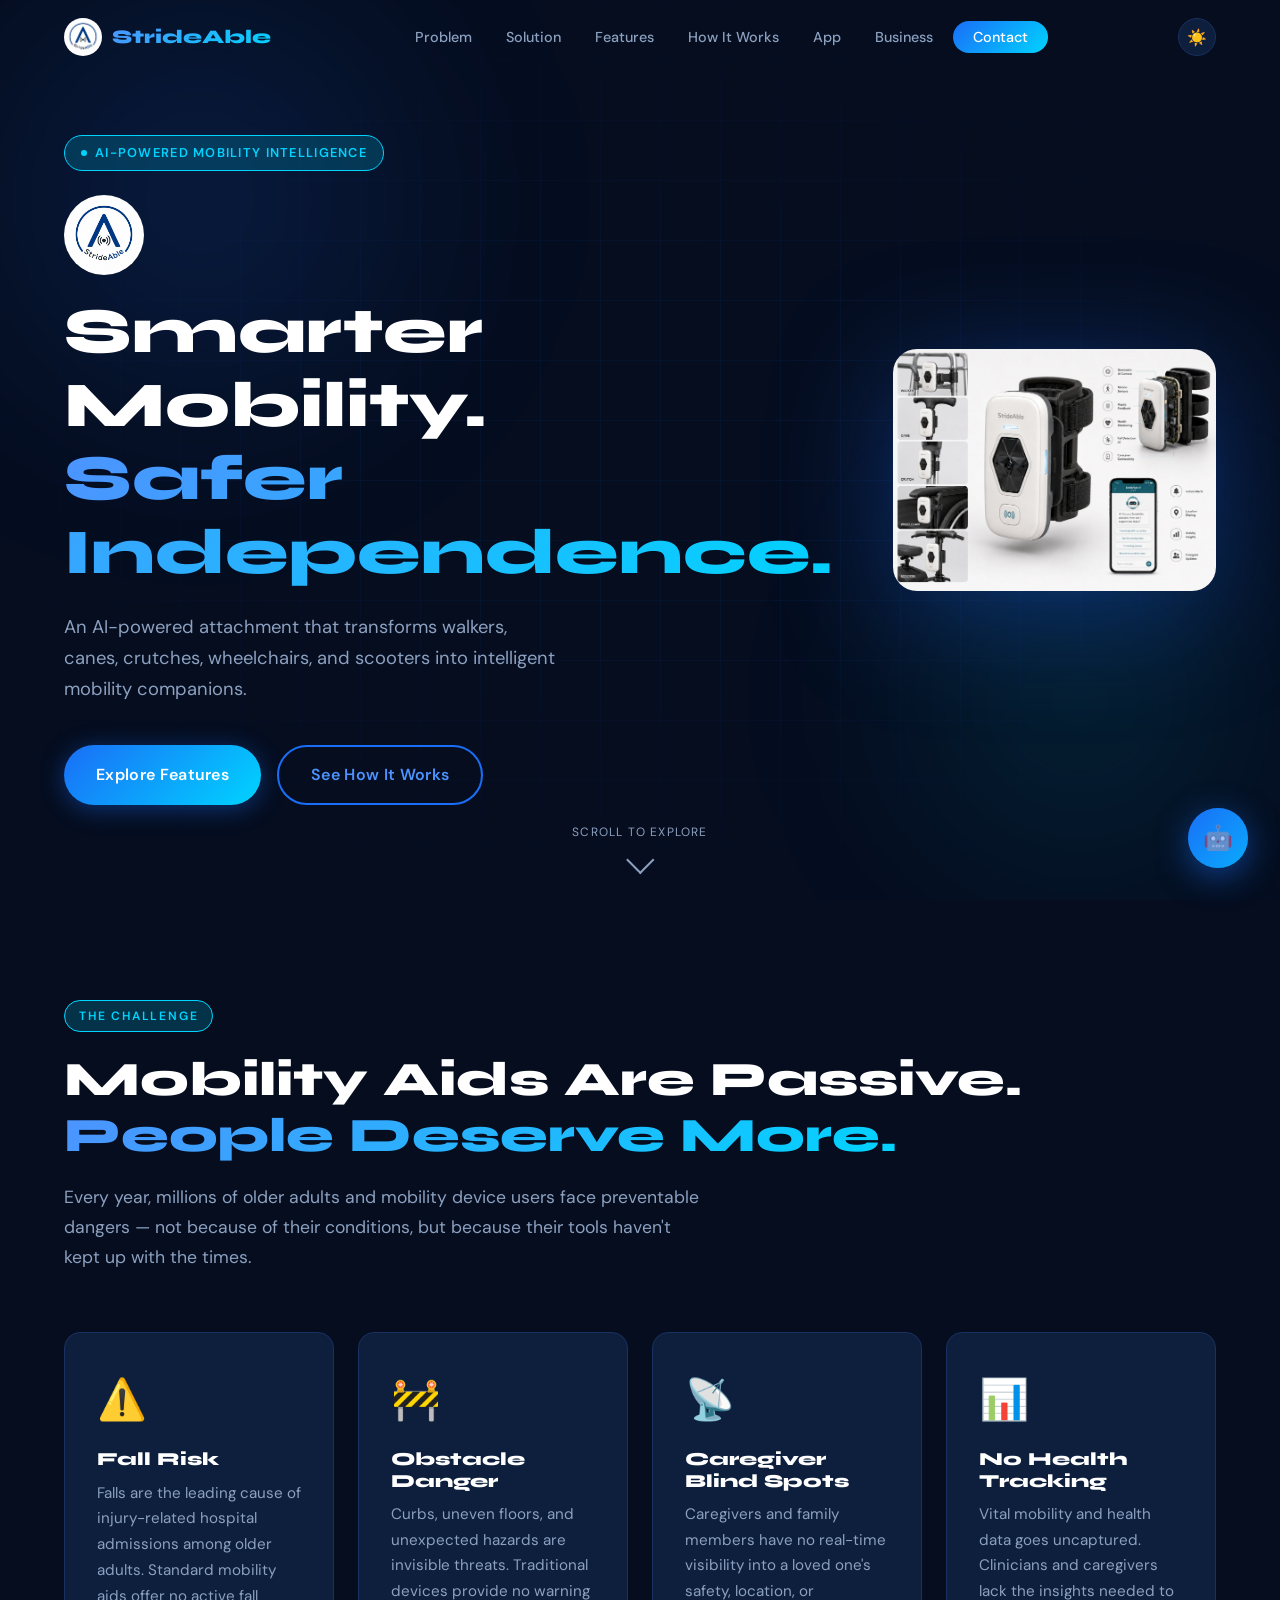
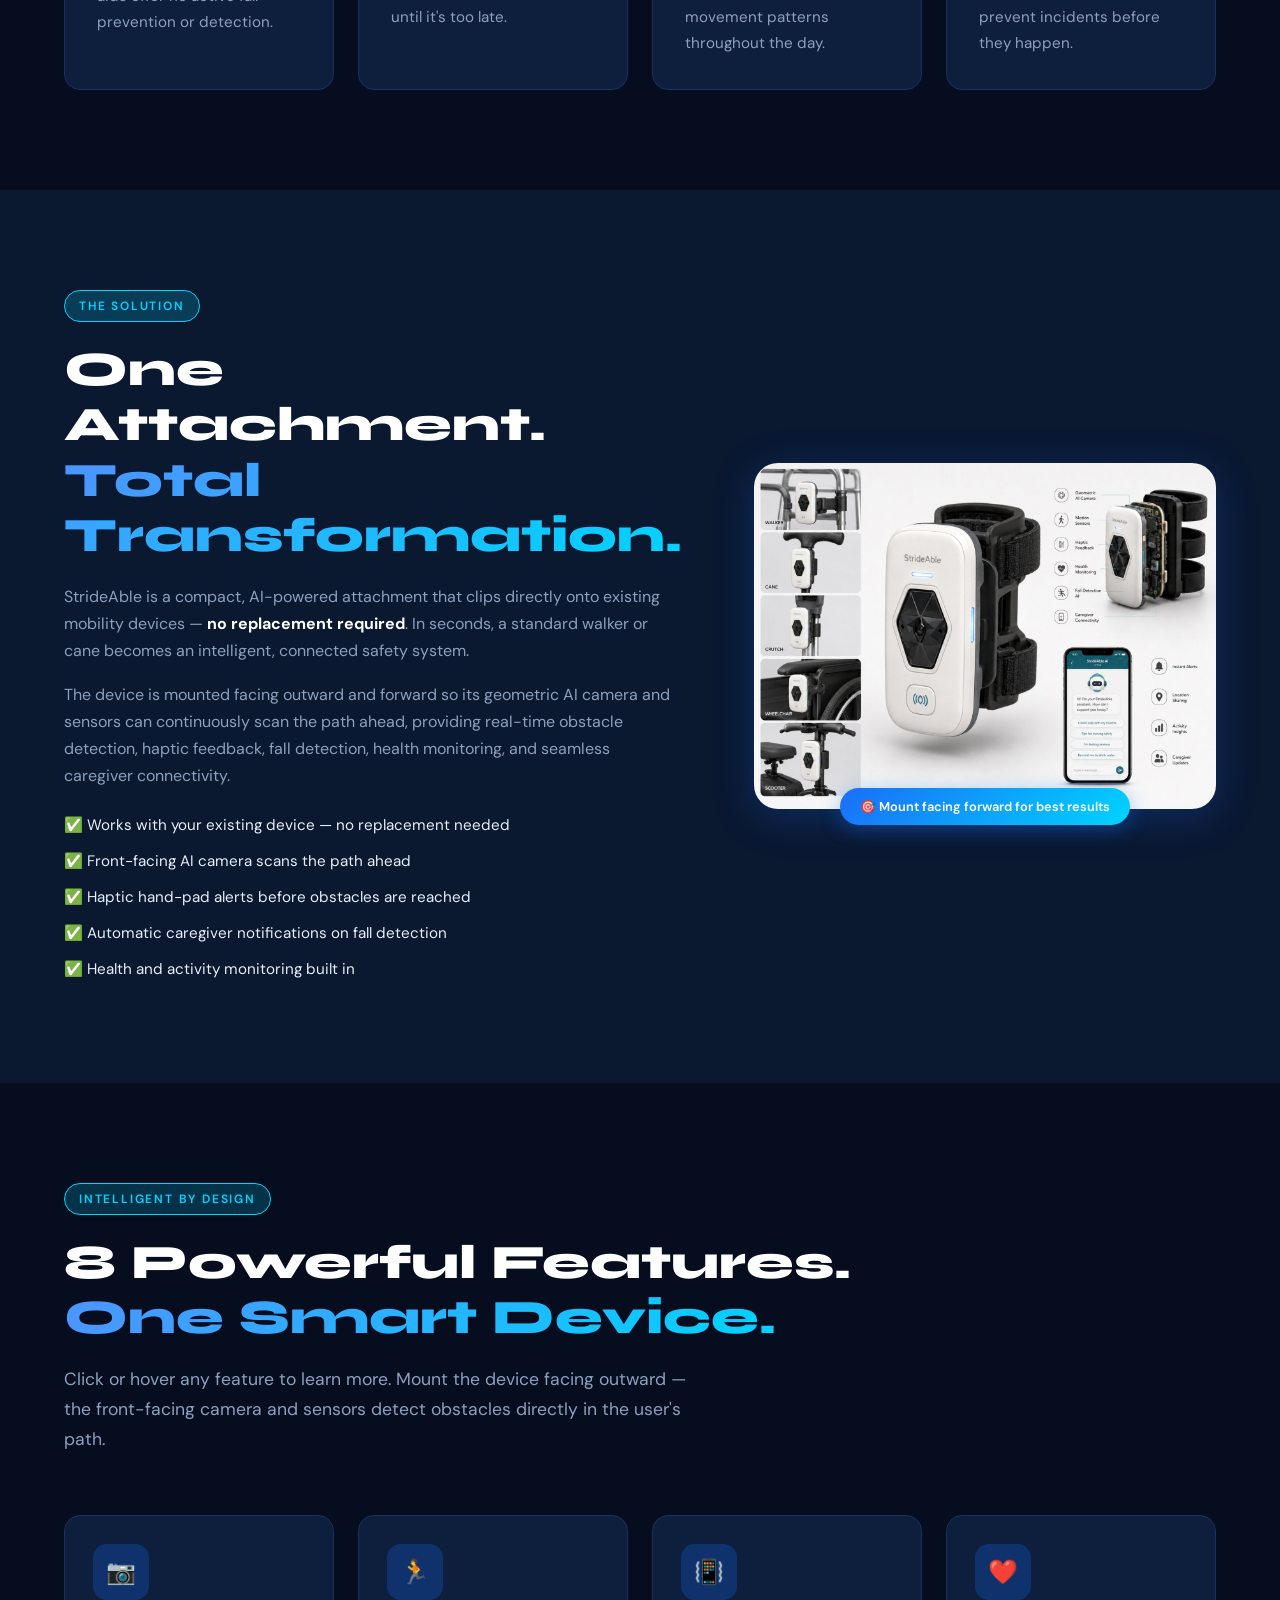
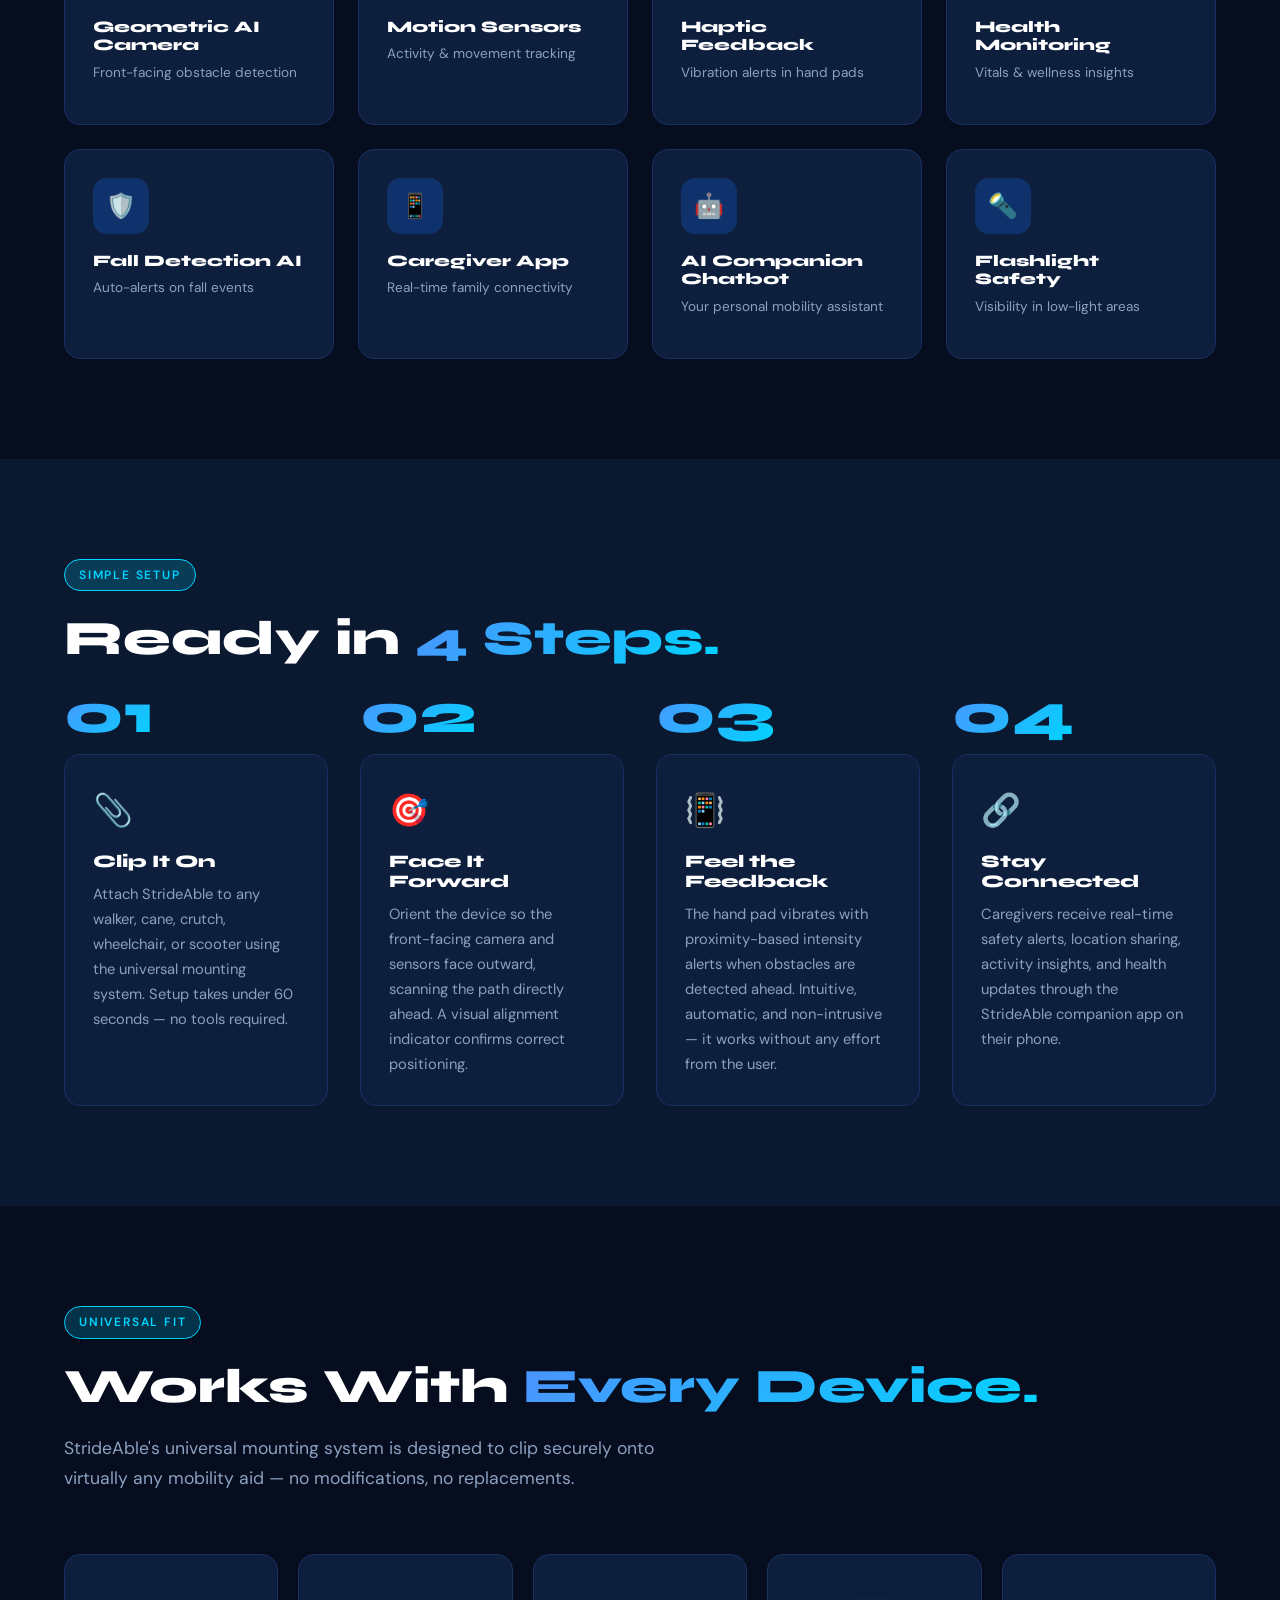
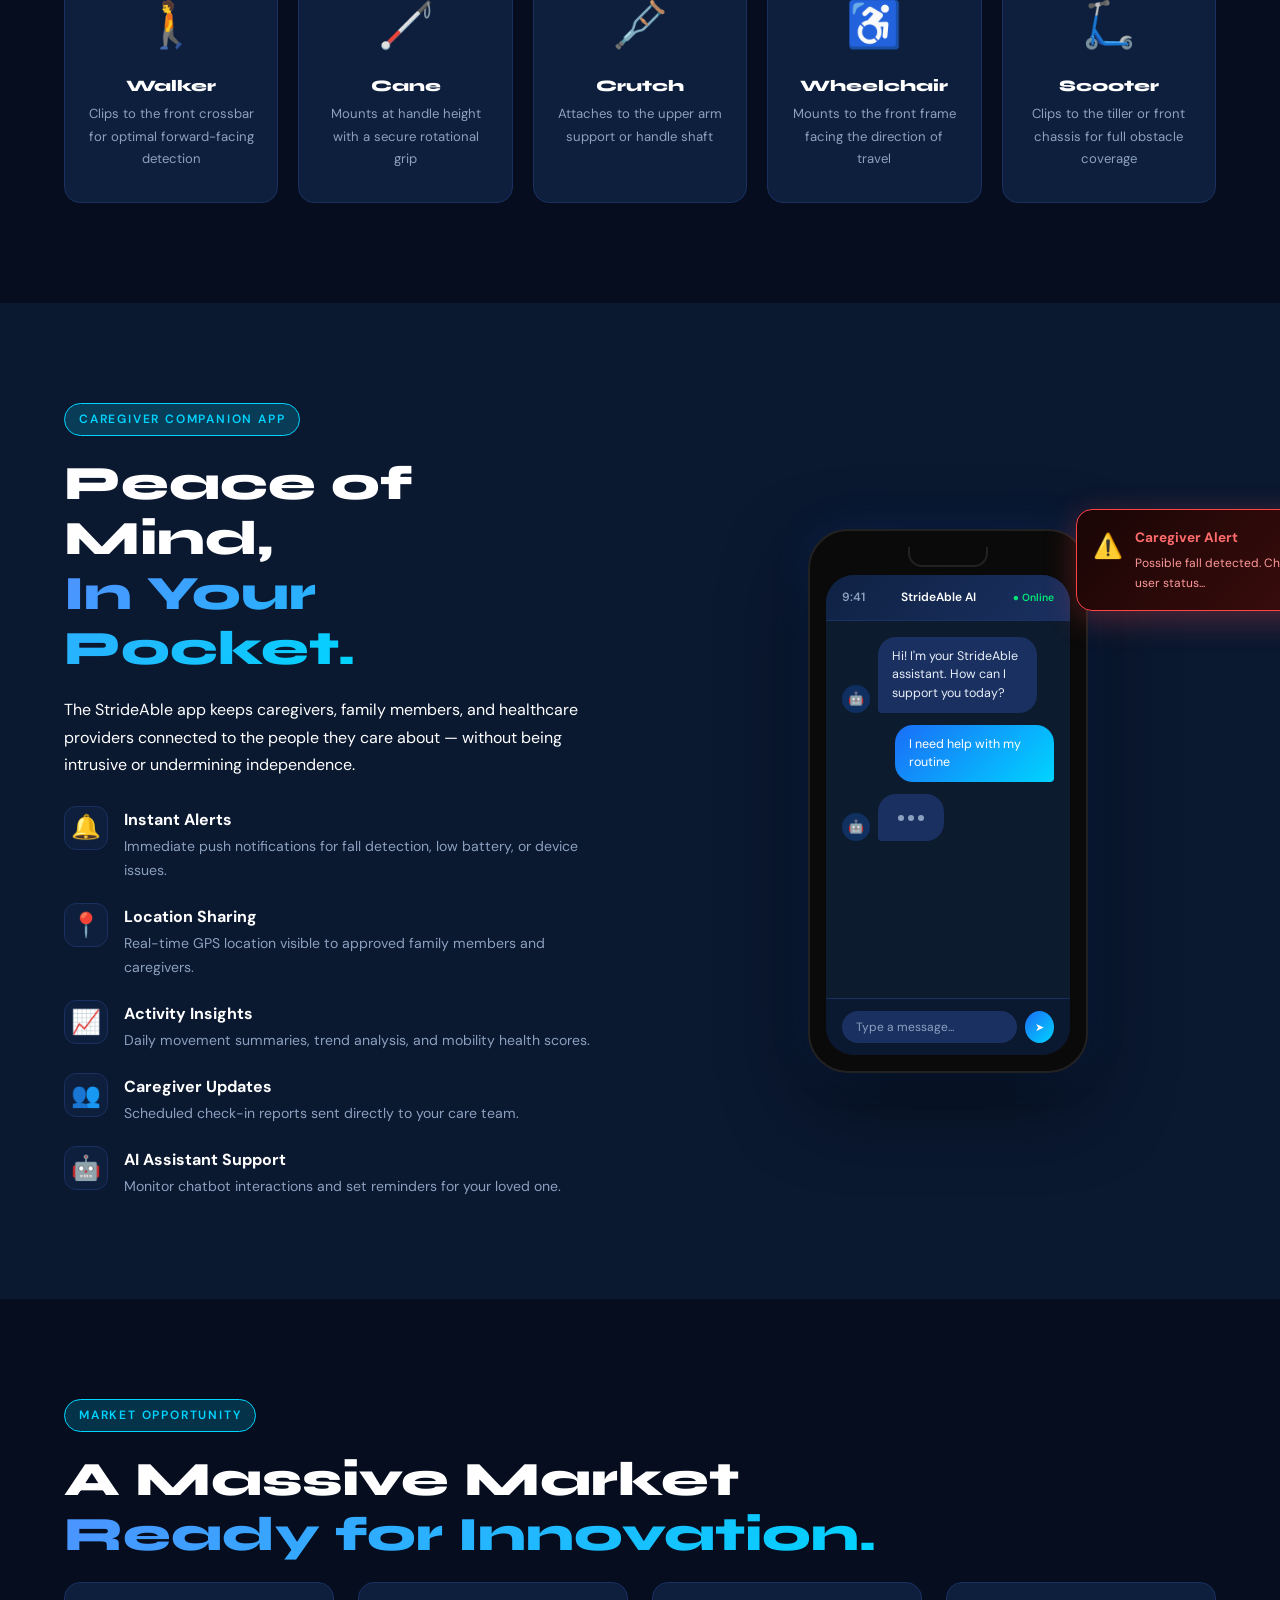
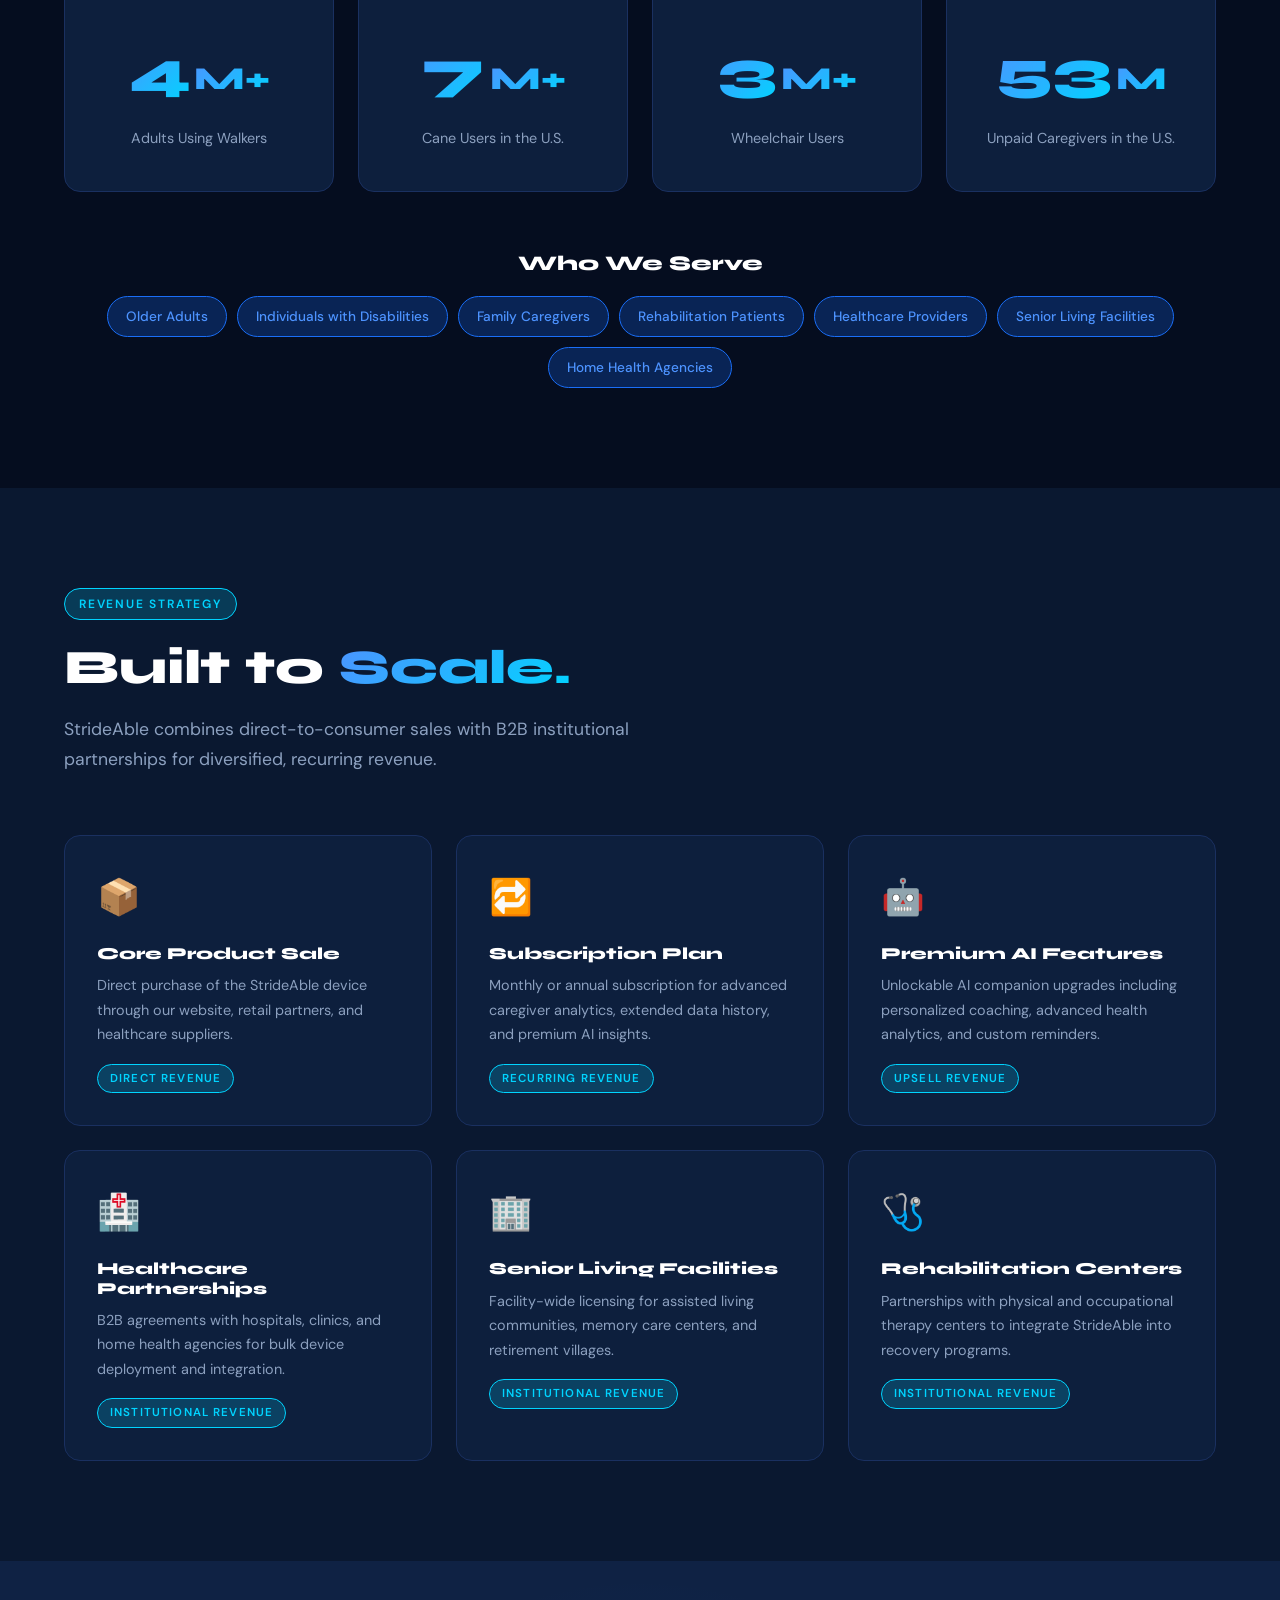
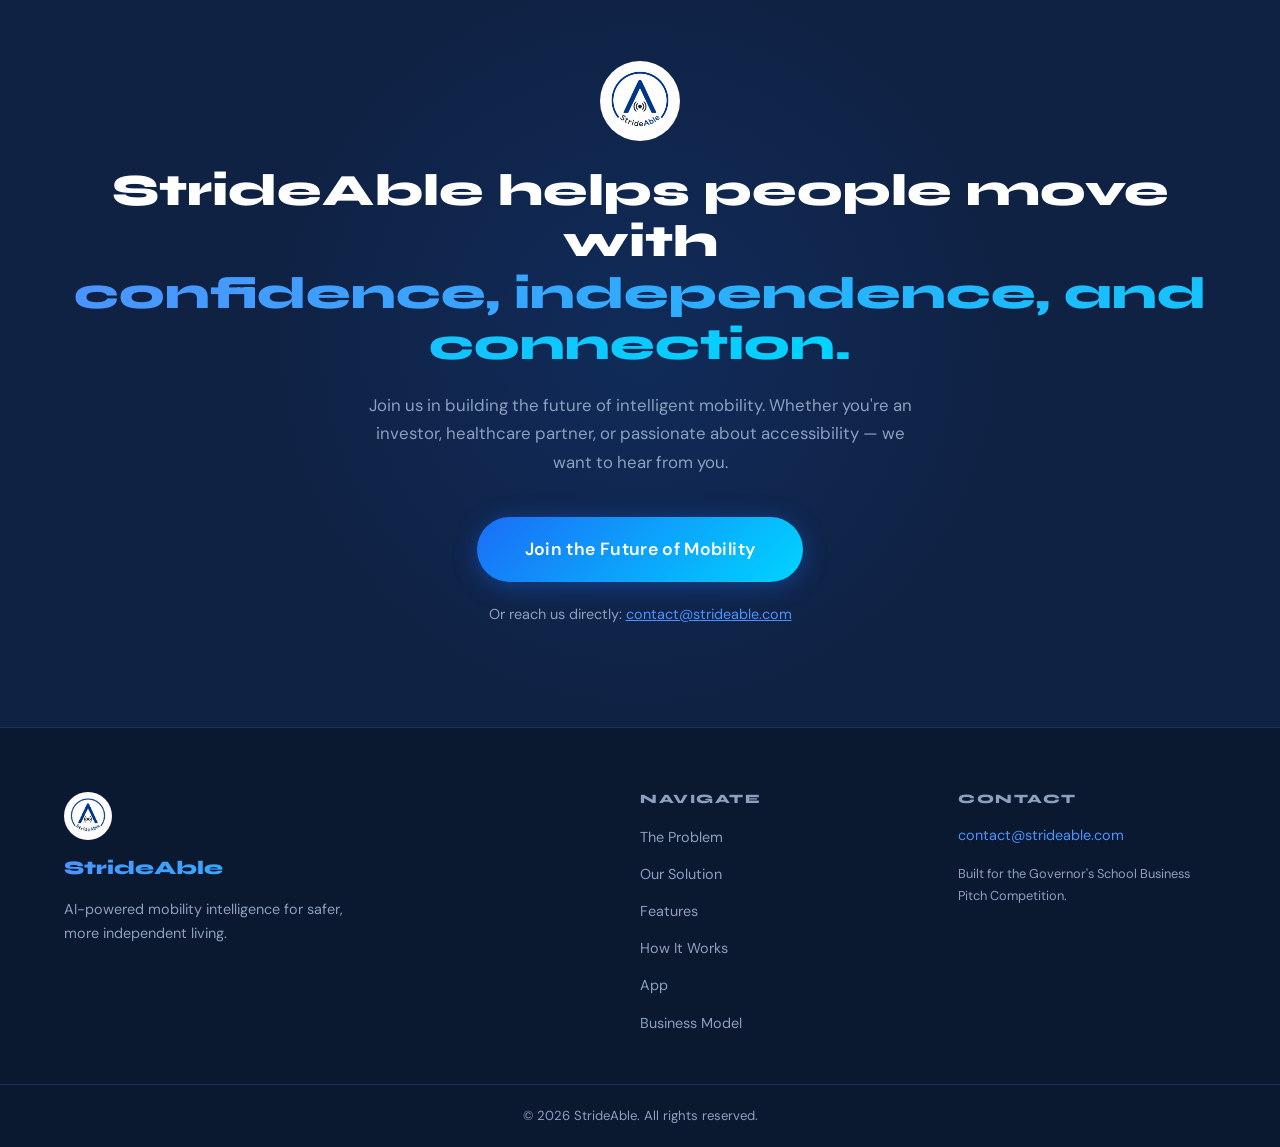
==== index.html @ 86ce9b02 "Add files via upload" ====
<!DOCTYPE html>
<html lang="en">
<head>
  <meta charset="UTF-8" />
  <meta name="viewport" content="width=device-width, initial-scale=1.0" />
  <title>StrideAble — Smarter Mobility. Safer Independence.</title>
  <meta name="description" content="StrideAble is an AI-powered attachment that transforms walkers, canes, crutches, wheelchairs, and scooters into intelligent mobility companions." />
  <link rel="preconnect" href="https://fonts.googleapis.com" />
  <link rel="preconnect" href="https://fonts.gstatic.com" crossorigin />
  <link href="https://fonts.googleapis.com/css2?family=Syne:wght@400;600;700;800&family=DM+Sans:wght@300;400;500;600&display=swap" rel="stylesheet" />
  <link rel="stylesheet" href="css/style.css" />
</head>
<body data-theme="dark">

  <!-- ======== NAVBAR ======== -->
  <nav class="navbar" id="navbar" role="navigation" aria-label="Main navigation">
    <div class="nav-container">
      <a href="#hero" class="nav-logo" aria-label="StrideAble Home">
        <img src="images/strideable-logo.png" alt="StrideAble Logo" class="nav-logo-img" />
        <span class="nav-logo-text">StrideAble</span>
      </a>
      <ul class="nav-links" id="navLinks" role="list">
        <li><a href="#problem">Problem</a></li>
        <li><a href="#solution">Solution</a></li>
        <li><a href="#features">Features</a></li>
        <li><a href="#how-it-works">How It Works</a></li>
        <li><a href="#app">App</a></li>
        <li><a href="#business">Business</a></li>
        <li><a href="#contact" class="nav-cta">Contact</a></li>
      </ul>
      <div class="nav-right">
        <button class="theme-toggle" id="themeToggle" aria-label="Toggle dark/light mode">
          <span class="theme-icon">☀️</span>
        </button>
        <button class="hamburger" id="hamburger" aria-label="Open menu" aria-expanded="false">
          <span></span><span></span><span></span>
        </button>
      </div>
    </div>
  </nav>

  <!-- ======== HERO ======== -->
  <section class="hero" id="hero">
    <div class="hero-bg-grid"></div>
    <div class="hero-orb hero-orb-1"></div>
    <div class="hero-orb hero-orb-2"></div>
    <div class="hero-container">
      <div class="hero-content fade-in">
        <div class="hero-badge">
          <span class="badge-dot"></span>
          AI-Powered Mobility Intelligence
        </div>
        <img src="images/strideable-logo.png" alt="StrideAble" class="hero-logo" />
        <h1 class="hero-headline">
          Smarter Mobility.<br />
          <span class="gradient-text">Safer Independence.</span>
        </h1>
        <p class="hero-tagline">
          An AI-powered attachment that transforms walkers, canes, crutches, wheelchairs, and scooters into intelligent mobility companions.
        </p>
        <div class="hero-cta-group">
          <a href="#features" class="btn btn-primary">Explore Features</a>
          <a href="#how-it-works" class="btn btn-outline">See How It Works</a>
        </div>
      </div>
      <div class="hero-visual fade-in-delay">
        <div class="hero-image-wrap float-anim">
          <img src="images/strideable-model.png" alt="StrideAble device shown clipped onto a walker, cane, crutch, wheelchair, and scooter with AI companion app" class="hero-model-img" />
          <div class="hero-glow"></div>
        </div>
      </div>
    </div>
    <div class="hero-scroll-hint">
      <span>Scroll to explore</span>
      <div class="scroll-arrow"></div>
    </div>
  </section>

  <!-- ======== PROBLEM ======== -->
  <section class="section" id="problem">
    <div class="container">
      <div class="section-label reveal">The Challenge</div>
      <h2 class="section-title reveal">Mobility Aids Are Passive.<br /><span class="gradient-text">People Deserve More.</span></h2>
      <p class="section-subtitle reveal">Every year, millions of older adults and mobility device users face preventable dangers — not because of their conditions, but because their tools haven't kept up with the times.</p>
      <div class="problem-grid">
        <div class="problem-card reveal">
          <div class="problem-icon">⚠️</div>
          <h3>Fall Risk</h3>
          <p>Falls are the leading cause of injury-related hospital admissions among older adults. Standard mobility aids offer no active fall prevention or detection.</p>
        </div>
        <div class="problem-card reveal">
          <div class="problem-icon">🚧</div>
          <h3>Obstacle Danger</h3>
          <p>Curbs, uneven floors, and unexpected hazards are invisible threats. Traditional devices provide no warning until it's too late.</p>
        </div>
        <div class="problem-card reveal">
          <div class="problem-icon">📡</div>
          <h3>Caregiver Blind Spots</h3>
          <p>Caregivers and family members have no real-time visibility into a loved one's safety, location, or movement patterns throughout the day.</p>
        </div>
        <div class="problem-card reveal">
          <div class="problem-icon">📊</div>
          <h3>No Health Tracking</h3>
          <p>Vital mobility and health data goes uncaptured. Clinicians and caregivers lack the insights needed to prevent incidents before they happen.</p>
        </div>
      </div>
    </div>
  </section>

  <!-- ======== SOLUTION ======== -->
  <section class="section section-alt" id="solution">
    <div class="container">
      <div class="solution-split">
        <div class="solution-text reveal">
          <div class="section-label">The Solution</div>
          <h2 class="section-title">One Attachment.<br /><span class="gradient-text">Total Transformation.</span></h2>
          <p>StrideAble is a compact, AI-powered attachment that clips directly onto existing mobility devices — <strong>no replacement required</strong>. In seconds, a standard walker or cane becomes an intelligent, connected safety system.</p>
          <p>The device is mounted facing outward and forward so its geometric AI camera and sensors can continuously scan the path ahead, providing real-time obstacle detection, haptic feedback, fall detection, health monitoring, and seamless caregiver connectivity.</p>
          <ul class="solution-checklist">
            <li>✅ Works with your existing device — no replacement needed</li>
            <li>✅ Front-facing AI camera scans the path ahead</li>
            <li>✅ Haptic hand-pad alerts before obstacles are reached</li>
            <li>✅ Automatic caregiver notifications on fall detection</li>
            <li>✅ Health and activity monitoring built in</li>
          </ul>
        </div>
        <div class="solution-image reveal">
          <img src="images/strideable-model.png" alt="StrideAble device overview showing camera, sensors, and companion app" />
          <div class="solution-img-badge">
            <span>🎯</span> Mount facing forward for best results
          </div>
        </div>
      </div>
    </div>
  </section>

  <!-- ======== FEATURES ======== -->
  <section class="section" id="features">
    <div class="container">
      <div class="section-label reveal">Intelligent By Design</div>
      <h2 class="section-title reveal">8 Powerful Features.<br /><span class="gradient-text">One Smart Device.</span></h2>
      <p class="section-subtitle reveal">Click or hover any feature to learn more. Mount the device facing outward — the front-facing camera and sensors detect obstacles directly in the user's path.</p>
      <div class="features-grid">
        <div class="feature-card reveal" tabindex="0" aria-label="Geometric AI Camera feature">
          <div class="feature-icon-wrap">
            <span class="feature-icon">📷</span>
          </div>
          <h3>Geometric AI Camera</h3>
          <p class="feature-short">Front-facing obstacle detection</p>
          <div class="feature-detail">
            <p>The hexagonal AI camera mounts forward-facing to continuously scan the path ahead. Using geometric depth analysis, it identifies obstacles, steps, and hazards before the user reaches them — providing split-second warnings.</p>
          </div>
        </div>
        <div class="feature-card reveal" tabindex="0">
          <div class="feature-icon-wrap">
            <span class="feature-icon">🏃</span>
          </div>
          <h3>Motion Sensors</h3>
          <p class="feature-short">Activity & movement tracking</p>
          <div class="feature-detail">
            <p>High-precision accelerometers and gyroscopes track gait patterns, step frequency, and overall mobility trends. Data is used to detect anomalies, measure recovery progress, and flag concerning changes in movement.</p>
          </div>
        </div>
        <div class="feature-card reveal" tabindex="0">
          <div class="feature-icon-wrap">
            <span class="feature-icon">📳</span>
          </div>
          <h3>Haptic Feedback</h3>
          <p class="feature-short">Vibration alerts in hand pads</p>
          <div class="feature-detail">
            <p>When an obstacle is detected ahead, the device transmits a gentle vibration through the hand grip pads. Alert intensity scales with proximity — a subtle nudge at 6 feet, a firm pulse at 2 feet — giving the user time to react safely.</p>
          </div>
        </div>
        <div class="feature-card reveal" tabindex="0">
          <div class="feature-icon-wrap">
            <span class="feature-icon">❤️</span>
          </div>
          <h3>Health Monitoring</h3>
          <p class="feature-short">Vitals & wellness insights</p>
          <div class="feature-detail">
            <p>Continuous monitoring of activity levels, rest periods, and mobility metrics builds a longitudinal health picture. Trends are shared with the caregiver app and can be exported for medical consultations.</p>
          </div>
        </div>
        <div class="feature-card reveal" tabindex="0">
          <div class="feature-icon-wrap">
            <span class="feature-icon">🛡️</span>
          </div>
          <h3>Fall Detection AI</h3>
          <p class="feature-short">Auto-alerts on fall events</p>
          <div class="feature-detail">
            <p>Proprietary AI models analyze motion data in real time. When a potential fall is detected, StrideAble immediately notifies connected caregivers via the app, providing time-stamped location data and event details.</p>
          </div>
        </div>
        <div class="feature-card reveal" tabindex="0">
          <div class="feature-icon-wrap">
            <span class="feature-icon">📱</span>
          </div>
          <h3>Caregiver App</h3>
          <p class="feature-short">Real-time family connectivity</p>
          <div class="feature-detail">
            <p>The StrideAble companion app gives caregivers and family members instant visibility into location, activity levels, health insights, and safety alerts — maintaining connection without compromising the user's independence.</p>
          </div>
        </div>
        <div class="feature-card reveal" tabindex="0">
          <div class="feature-icon-wrap">
            <span class="feature-icon">🤖</span>
          </div>
          <h3>AI Companion Chatbot</h3>
          <p class="feature-short">Your personal mobility assistant</p>
          <div class="feature-detail">
            <p>The onboard AI assistant offers medication reminders, gentle encouragement, answers to health questions, and compassionate check-ins. It learns user preferences over time to provide increasingly personalized support.</p>
          </div>
        </div>
        <div class="feature-card reveal" tabindex="0">
          <div class="feature-icon-wrap">
            <span class="feature-icon">🔦</span>
          </div>
          <h3>Flashlight Safety</h3>
          <p class="feature-short">Visibility in low-light areas</p>
          <div class="feature-detail">
            <p>An integrated LED system activates automatically in low-light environments, illuminating the path ahead and making the user more visible to others. Ideal for evening walks, dimly lit hallways, and nighttime emergencies.</p>
          </div>
        </div>
      </div>
    </div>
  </section>

  <!-- ======== HOW IT WORKS ======== -->
  <section class="section section-alt" id="how-it-works">
    <div class="container">
      <div class="section-label reveal">Simple Setup</div>
      <h2 class="section-title reveal">Ready in <span class="gradient-text">4 Steps.</span></h2>
      <div class="timeline">
        <div class="timeline-step reveal">
          <div class="timeline-num">01</div>
          <div class="timeline-content">
            <div class="timeline-icon">📎</div>
            <h3>Clip It On</h3>
            <p>Attach StrideAble to any walker, cane, crutch, wheelchair, or scooter using the universal mounting system. Setup takes under 60 seconds — no tools required.</p>
          </div>
        </div>
        <div class="timeline-step reveal">
          <div class="timeline-num">02</div>
          <div class="timeline-content">
            <div class="timeline-icon">🎯</div>
            <h3>Face It Forward</h3>
            <p>Orient the device so the front-facing camera and sensors face outward, scanning the path directly ahead. A visual alignment indicator confirms correct positioning.</p>
          </div>
        </div>
        <div class="timeline-step reveal">
          <div class="timeline-num">03</div>
          <div class="timeline-content">
            <div class="timeline-icon">📳</div>
            <h3>Feel the Feedback</h3>
            <p>The hand pad vibrates with proximity-based intensity alerts when obstacles are detected ahead. Intuitive, automatic, and non-intrusive — it works without any effort from the user.</p>
          </div>
        </div>
        <div class="timeline-step reveal">
          <div class="timeline-num">04</div>
          <div class="timeline-content">
            <div class="timeline-icon">🔗</div>
            <h3>Stay Connected</h3>
            <p>Caregivers receive real-time safety alerts, location sharing, activity insights, and health updates through the StrideAble companion app on their phone.</p>
          </div>
        </div>
      </div>
    </div>
  </section>

  <!-- ======== DEVICE COMPATIBILITY ======== -->
  <section class="section" id="devices">
    <div class="container">
      <div class="section-label reveal">Universal Fit</div>
      <h2 class="section-title reveal">Works With <span class="gradient-text">Every Device.</span></h2>
      <p class="section-subtitle reveal">StrideAble's universal mounting system is designed to clip securely onto virtually any mobility aid — no modifications, no replacements.</p>
      <div class="devices-grid">
        <div class="device-card reveal">
          <div class="device-icon">🚶</div>
          <h3>Walker</h3>
          <p>Clips to the front crossbar for optimal forward-facing detection</p>
        </div>
        <div class="device-card reveal">
          <div class="device-icon">🦯</div>
          <h3>Cane</h3>
          <p>Mounts at handle height with a secure rotational grip</p>
        </div>
        <div class="device-card reveal">
          <div class="device-icon">🩼</div>
          <h3>Crutch</h3>
          <p>Attaches to the upper arm support or handle shaft</p>
        </div>
        <div class="device-card reveal">
          <div class="device-icon">♿</div>
          <h3>Wheelchair</h3>
          <p>Mounts to the front frame facing the direction of travel</p>
        </div>
        <div class="device-card reveal">
          <div class="device-icon">🛴</div>
          <h3>Scooter</h3>
          <p>Clips to the tiller or front chassis for full obstacle coverage</p>
        </div>
      </div>
    </div>
  </section>

  <!-- ======== APP SECTION ======== -->
  <section class="section section-alt" id="app">
    <div class="container">
      <div class="app-split">
        <div class="app-text reveal">
          <div class="section-label">Caregiver Companion App</div>
          <h2 class="section-title">Peace of Mind,<br /><span class="gradient-text">In Your Pocket.</span></h2>
          <p>The StrideAble app keeps caregivers, family members, and healthcare providers connected to the people they care about — without being intrusive or undermining independence.</p>
          <ul class="app-features-list">
            <li>
              <span class="app-feat-icon">🔔</span>
              <div>
                <strong>Instant Alerts</strong>
                <p>Immediate push notifications for fall detection, low battery, or device issues.</p>
              </div>
            </li>
            <li>
              <span class="app-feat-icon">📍</span>
              <div>
                <strong>Location Sharing</strong>
                <p>Real-time GPS location visible to approved family members and caregivers.</p>
              </div>
            </li>
            <li>
              <span class="app-feat-icon">📈</span>
              <div>
                <strong>Activity Insights</strong>
                <p>Daily movement summaries, trend analysis, and mobility health scores.</p>
              </div>
            </li>
            <li>
              <span class="app-feat-icon">👥</span>
              <div>
                <strong>Caregiver Updates</strong>
                <p>Scheduled check-in reports sent directly to your care team.</p>
              </div>
            </li>
            <li>
              <span class="app-feat-icon">🤖</span>
              <div>
                <strong>AI Assistant Support</strong>
                <p>Monitor chatbot interactions and set reminders for your loved one.</p>
              </div>
            </li>
          </ul>
        </div>
        <div class="app-phone reveal">
          <div class="phone-mockup">
            <div class="phone-screen">
              <div class="phone-header">
                <div class="phone-status">9:41</div>
                <span>StrideAble AI</span>
                <span class="online-dot">● Online</span>
              </div>
              <div class="chat-messages" id="chatMessages">
                <div class="chat-msg ai">
                  <div class="chat-avatar">🤖</div>
                  <div class="chat-bubble">Hi! I'm your StrideAble assistant. How can I support you today?</div>
                </div>
                <div class="chat-msg user">
                  <div class="chat-bubble">I need help with my routine</div>
                </div>
                <div class="chat-msg ai typing" id="typingIndicator">
                  <div class="chat-avatar">🤖</div>
                  <div class="chat-bubble"><span class="dot"></span><span class="dot"></span><span class="dot"></span></div>
                </div>
              </div>
              <div class="phone-input-bar">
                <input type="text" placeholder="Type a message..." id="phoneInput" aria-label="Message input" />
                <button class="phone-send" id="phoneSend" aria-label="Send message">➤</button>
              </div>
            </div>
          </div>
          <!-- Live alert popup -->
          <div class="alert-popup" id="alertPopup" role="alert" aria-live="assertive">
            <div class="alert-icon">⚠️</div>
            <div class="alert-body">
              <strong>Caregiver Alert</strong>
              <p>Possible fall detected. Checking user status...</p>
            </div>
            <button class="alert-close" id="alertClose" aria-label="Dismiss alert">✕</button>
          </div>
        </div>
      </div>
    </div>
  </section>

  <!-- ======== MARKET OPPORTUNITY ======== -->
  <section class="section" id="market">
    <div class="container">
      <div class="section-label reveal">Market Opportunity</div>
      <h2 class="section-title reveal">A Massive Market<br /><span class="gradient-text">Ready for Innovation.</span></h2>
      <div class="stats-grid">
        <div class="stat-card reveal">
          <div class="stat-number" data-target="4">0</div>
          <div class="stat-suffix">M+</div>
          <div class="stat-label">Adults Using Walkers</div>
        </div>
        <div class="stat-card reveal">
          <div class="stat-number" data-target="7">0</div>
          <div class="stat-suffix">M+</div>
          <div class="stat-label">Cane Users in the U.S.</div>
        </div>
        <div class="stat-card reveal">
          <div class="stat-number" data-target="3">0</div>
          <div class="stat-suffix">M+</div>
          <div class="stat-label">Wheelchair Users</div>
        </div>
        <div class="stat-card reveal">
          <div class="stat-number" data-target="53">0</div>
          <div class="stat-suffix">M</div>
          <div class="stat-label">Unpaid Caregivers in the U.S.</div>
        </div>
      </div>
      <div class="market-segments reveal">
        <h3>Who We Serve</h3>
        <div class="segment-tags">
          <span class="tag">Older Adults</span>
          <span class="tag">Individuals with Disabilities</span>
          <span class="tag">Family Caregivers</span>
          <span class="tag">Rehabilitation Patients</span>
          <span class="tag">Healthcare Providers</span>
          <span class="tag">Senior Living Facilities</span>
          <span class="tag">Home Health Agencies</span>
        </div>
      </div>
    </div>
  </section>

  <!-- ======== BUSINESS MODEL ======== -->
  <section class="section section-alt" id="business">
    <div class="container">
      <div class="section-label reveal">Revenue Strategy</div>
      <h2 class="section-title reveal">Built to <span class="gradient-text">Scale.</span></h2>
      <p class="section-subtitle reveal">StrideAble combines direct-to-consumer sales with B2B institutional partnerships for diversified, recurring revenue.</p>
      <div class="business-grid">
        <div class="business-card reveal">
          <div class="biz-icon">📦</div>
          <h3>Core Product Sale</h3>
          <p>Direct purchase of the StrideAble device through our website, retail partners, and healthcare suppliers.</p>
          <div class="biz-tag">Direct Revenue</div>
        </div>
        <div class="business-card reveal">
          <div class="biz-icon">🔁</div>
          <h3>Subscription Plan</h3>
          <p>Monthly or annual subscription for advanced caregiver analytics, extended data history, and premium AI insights.</p>
          <div class="biz-tag">Recurring Revenue</div>
        </div>
        <div class="business-card reveal">
          <div class="biz-icon">🤖</div>
          <h3>Premium AI Features</h3>
          <p>Unlockable AI companion upgrades including personalized coaching, advanced health analytics, and custom reminders.</p>
          <div class="biz-tag">Upsell Revenue</div>
        </div>
        <div class="business-card reveal">
          <div class="biz-icon">🏥</div>
          <h3>Healthcare Partnerships</h3>
          <p>B2B agreements with hospitals, clinics, and home health agencies for bulk device deployment and integration.</p>
          <div class="biz-tag">Institutional Revenue</div>
        </div>
        <div class="business-card reveal">
          <div class="biz-icon">🏢</div>
          <h3>Senior Living Facilities</h3>
          <p>Facility-wide licensing for assisted living communities, memory care centers, and retirement villages.</p>
          <div class="biz-tag">Institutional Revenue</div>
        </div>
        <div class="business-card reveal">
          <div class="biz-icon">🩺</div>
          <h3>Rehabilitation Centers</h3>
          <p>Partnerships with physical and occupational therapy centers to integrate StrideAble into recovery programs.</p>
          <div class="biz-tag">Institutional Revenue</div>
        </div>
      </div>
    </div>
  </section>

  <!-- ======== FINAL CTA ======== -->
  <section class="section cta-section" id="contact">
    <div class="cta-bg-orb"></div>
    <div class="container cta-container reveal">
      <img src="images/strideable-logo.png" alt="StrideAble" class="cta-logo" />
      <h2 class="cta-headline">StrideAble helps people move with<br /><span class="gradient-text">confidence, independence, and connection.</span></h2>
      <p class="cta-sub">Join us in building the future of intelligent mobility. Whether you're an investor, healthcare partner, or passionate about accessibility — we want to hear from you.</p>
      <a href="mailto:contact@strideable.com" class="btn btn-primary btn-large">Join the Future of Mobility</a>
      <p class="cta-email">Or reach us directly: <a href="mailto:contact@strideable.com">contact@strideable.com</a></p>
    </div>
  </section>

  <!-- ======== FOOTER ======== -->
  <footer class="footer">
    <div class="container footer-inner">
      <div class="footer-brand">
        <img src="images/strideable-logo.png" alt="StrideAble Logo" class="footer-logo" />
        <span class="footer-brand-name">StrideAble</span>
        <p>AI-powered mobility intelligence for safer, more independent living.</p>
      </div>
      <div class="footer-links">
        <h4>Navigate</h4>
        <ul>
          <li><a href="#problem">The Problem</a></li>
          <li><a href="#solution">Our Solution</a></li>
          <li><a href="#features">Features</a></li>
          <li><a href="#how-it-works">How It Works</a></li>
          <li><a href="#app">App</a></li>
          <li><a href="#business">Business Model</a></li>
        </ul>
      </div>
      <div class="footer-contact">
        <h4>Contact</h4>
        <a href="mailto:contact@strideable.com">contact@strideable.com</a>
        <p class="footer-note">Built for the Governor's School Business Pitch Competition.</p>
      </div>
    </div>
    <div class="footer-bottom">
      <p>© 2026 StrideAble. All rights reserved.</p>
    </div>
  </footer>

  <!-- ======== FLOATING AI CHAT BUBBLE ======== -->
  <button class="ai-bubble" id="aiBubble" aria-label="Open AI assistant chat">
    <span class="ai-bubble-icon">🤖</span>
    <span class="ai-bubble-pulse"></span>
  </button>
  <div class="ai-chat-panel" id="aiChatPanel" role="dialog" aria-label="StrideAble AI Assistant" aria-hidden="true">
    <div class="ai-panel-header">
      <span>StrideAble AI Assistant</span>
      <button id="aiPanelClose" aria-label="Close chat">✕</button>
    </div>
    <div class="ai-panel-messages" id="aiPanelMessages">
      <div class="chat-msg ai">
        <div class="chat-avatar">🤖</div>
        <div class="chat-bubble">Hi there! I'm the StrideAble AI. Ask me anything about our product or how it can help you.</div>
      </div>
    </div>
    <div class="ai-panel-input">
      <input type="text" placeholder="Ask about StrideAble..." id="aiInput" aria-label="Ask a question" />
      <button id="aiSend" aria-label="Send">➤</button>
    </div>
  </div>

  <script src="js/script.js"></script>
</body>
</html>
---- css/style.css ----
/* ============================================================
   StrideAble — style.css
   Design: Futuristic health-tech. Deep navy + electric blue.
   Fonts: Syne (headings) + DM Sans (body)
   ============================================================ */

/* ---- CSS Variables ---- */
:root {
  --navy: #050d1f;
  --navy-mid: #0a1830;
  --navy-light: #0f2244;
  --blue: #1a6ef7;
  --blue-light: #4d93ff;
  --blue-glow: #1a6ef740;
  --accent: #00d4ff;
  --accent-glow: #00d4ff30;
  --white: #ffffff;
  --off-white: #e8eef8;
  --text-muted: #8ca0bf;
  --card-bg: #0d1f3d;
  --card-border: #1a3060;
  --gradient-main: linear-gradient(135deg, #1a6ef7, #00d4ff);
  --gradient-text: linear-gradient(135deg, #4d93ff, #00d4ff);
  --shadow-blue: 0 8px 40px rgba(26, 110, 247, 0.25);
  --radius: 16px;
  --radius-lg: 24px;
  --transition: 0.3s ease;
}

[data-theme="light"] {
  --navy: #f0f4fc;
  --navy-mid: #e4ecf8;
  --navy-light: #d6e4f7;
  --card-bg: #ffffff;
  --card-border: #c8d8f0;
  --white: #0a1830;
  --off-white: #1a3060;
  --text-muted: #4a6490;
}

/* ---- Reset & Base ---- */
*, *::before, *::after { box-sizing: border-box; margin: 0; padding: 0; }

html { scroll-behavior: smooth; font-size: 16px; }

body {
  font-family: 'DM Sans', sans-serif;
  background-color: var(--navy);
  color: var(--white);
  line-height: 1.7;
  overflow-x: hidden;
  transition: background-color 0.4s, color 0.4s;
}

img { max-width: 100%; display: block; }
a { text-decoration: none; color: inherit; }
ul { list-style: none; }
button { cursor: pointer; border: none; background: none; }

/* ---- Typography ---- */
h1, h2, h3, h4 {
  font-family: 'Syne', sans-serif;
  font-weight: 800;
  line-height: 1.15;
}

.gradient-text {
  background: var(--gradient-text);
  -webkit-background-clip: text;
  -webkit-text-fill-color: transparent;
  background-clip: text;
}

/* ---- Container ---- */
.container {
  max-width: 1200px;
  margin: 0 auto;
  padding: 0 24px;
}

/* ---- Buttons ---- */
.btn {
  display: inline-flex;
  align-items: center;
  gap: 8px;
  padding: 14px 32px;
  border-radius: 50px;
  font-family: 'DM Sans', sans-serif;
  font-weight: 600;
  font-size: 1rem;
  letter-spacing: 0.02em;
  transition: transform var(--transition), box-shadow var(--transition), background var(--transition);
  cursor: pointer;
}

.btn-primary {
  background: var(--gradient-main);
  color: #fff;
  box-shadow: 0 4px 24px rgba(26, 110, 247, 0.4);
}
.btn-primary:hover { transform: translateY(-2px); box-shadow: 0 8px 32px rgba(26, 110, 247, 0.6); }

.btn-outline {
  border: 2px solid var(--blue);
  color: var(--blue-light);
  background: transparent;
}
.btn-outline:hover { background: var(--blue-glow); transform: translateY(-2px); }

.btn-large { padding: 18px 48px; font-size: 1.1rem; }

/* ---- Section Shared ---- */
.section { padding: 100px 0; }
.section-alt { background: var(--navy-mid); }

.section-label {
  display: inline-block;
  font-family: 'DM Sans', sans-serif;
  font-size: 0.75rem;
  font-weight: 600;
  text-transform: uppercase;
  letter-spacing: 0.15em;
  color: var(--accent);
  background: var(--accent-glow);
  border: 1px solid var(--accent);
  padding: 5px 14px;
  border-radius: 50px;
  margin-bottom: 20px;
}

.section-title {
  font-size: clamp(2rem, 4vw, 3rem);
  margin-bottom: 20px;
  color: var(--white);
}

.section-subtitle {
  font-size: 1.1rem;
  color: var(--text-muted);
  max-width: 640px;
  margin-bottom: 60px;
}

/* ---- Scroll Reveal Animations ---- */
.reveal {
  opacity: 0;
  transform: translateY(30px);
  transition: opacity 0.7s ease, transform 0.7s ease;
}
.reveal.visible {
  opacity: 1;
  transform: translateY(0);
}
.fade-in { animation: fadeInUp 0.9s ease forwards; }
.fade-in-delay { animation: fadeInUp 0.9s ease 0.3s forwards; opacity: 0; }

@keyframes fadeInUp {
  from { opacity: 0; transform: translateY(30px); }
  to { opacity: 1; transform: translateY(0); }
}

/* ---- Float Animation ---- */
.float-anim { animation: float 4s ease-in-out infinite; }
@keyframes float {
  0%, 100% { transform: translateY(0px); }
  50% { transform: translateY(-14px); }
}

/* ============================================================
   NAVBAR
   ============================================================ */
.navbar {
  position: fixed;
  top: 0;
  left: 0;
  right: 0;
  z-index: 1000;
  padding: 18px 0;
  transition: padding var(--transition), background var(--transition), box-shadow var(--transition);
}
.navbar.scrolled {
  padding: 10px 0;
  background: rgba(5, 13, 31, 0.92);
  backdrop-filter: blur(20px);
  -webkit-backdrop-filter: blur(20px);
  box-shadow: 0 4px 32px rgba(0,0,0,0.3);
  border-bottom: 1px solid var(--card-border);
}
[data-theme="light"] .navbar.scrolled { background: rgba(240, 244, 252, 0.92); }

.nav-container {
  max-width: 1200px;
  margin: 0 auto;
  padding: 0 24px;
  display: flex;
  align-items: center;
  justify-content: space-between;
  gap: 24px;
}

.nav-logo {
  display: flex;
  align-items: center;
  gap: 10px;
  flex-shrink: 0;
}
.nav-logo-img { width: 38px; height: 38px; border-radius: 50%; }
.nav-logo-text {
  font-family: 'Syne', sans-serif;
  font-weight: 800;
  font-size: 1.2rem;
  background: var(--gradient-text);
  -webkit-background-clip: text;
  -webkit-text-fill-color: transparent;
  background-clip: text;
}

.nav-links {
  display: flex;
  align-items: center;
  gap: 6px;
}
.nav-links a {
  font-size: 0.9rem;
  font-weight: 500;
  color: var(--text-muted);
  padding: 7px 14px;
  border-radius: 8px;
  transition: color var(--transition), background var(--transition);
}
.nav-links a:hover { color: var(--white); background: var(--blue-glow); }
.nav-links a.nav-cta {
  background: var(--gradient-main);
  color: white;
  padding: 7px 20px;
  border-radius: 50px;
}
.nav-links a.nav-cta:hover { box-shadow: var(--shadow-blue); }

.nav-right { display: flex; align-items: center; gap: 12px; }

.theme-toggle {
  width: 38px; height: 38px;
  border-radius: 50%;
  background: var(--card-bg);
  border: 1px solid var(--card-border);
  font-size: 1rem;
  display: flex; align-items: center; justify-content: center;
  transition: background var(--transition);
}
.theme-toggle:hover { background: var(--navy-light); }

.hamburger {
  display: none;
  flex-direction: column;
  gap: 5px;
  padding: 8px;
}
.hamburger span {
  display: block;
  width: 22px; height: 2px;
  background: var(--white);
  border-radius: 2px;
  transition: transform var(--transition), opacity var(--transition);
}
.hamburger.open span:nth-child(1) { transform: translateY(7px) rotate(45deg); }
.hamburger.open span:nth-child(2) { opacity: 0; }
.hamburger.open span:nth-child(3) { transform: translateY(-7px) rotate(-45deg); }

/* ============================================================
   HERO
   ============================================================ */
.hero {
  min-height: 100vh;
  display: flex;
  align-items: center;
  padding: 120px 0 80px;
  position: relative;
  overflow: hidden;
}

.hero-bg-grid {
  position: absolute;
  inset: 0;
  background-image:
    linear-gradient(rgba(26, 110, 247, 0.06) 1px, transparent 1px),
    linear-gradient(90deg, rgba(26, 110, 247, 0.06) 1px, transparent 1px);
  background-size: 60px 60px;
  mask-image: radial-gradient(ellipse at 50% 50%, black 30%, transparent 80%);
  -webkit-mask-image: radial-gradient(ellipse at 50% 50%, black 30%, transparent 80%);
}

.hero-orb {
  position: absolute;
  border-radius: 50%;
  filter: blur(80px);
  pointer-events: none;
}
.hero-orb-1 {
  width: 600px; height: 600px;
  background: radial-gradient(circle, rgba(26,110,247,0.18) 0%, transparent 70%);
  top: -100px; left: -100px;
}
.hero-orb-2 {
  width: 500px; height: 500px;
  background: radial-gradient(circle, rgba(0,212,255,0.12) 0%, transparent 70%);
  bottom: -50px; right: -50px;
}

.hero-container {
  max-width: 1200px;
  margin: 0 auto;
  padding: 0 24px;
  display: grid;
  grid-template-columns: 1fr 1fr;
  gap: 60px;
  align-items: center;
  position: relative;
}

.hero-badge {
  display: inline-flex;
  align-items: center;
  gap: 8px;
  font-size: 0.8rem;
  font-weight: 600;
  text-transform: uppercase;
  letter-spacing: 0.1em;
  color: var(--accent);
  background: var(--accent-glow);
  border: 1px solid var(--accent);
  padding: 6px 16px;
  border-radius: 50px;
  margin-bottom: 24px;
}
.badge-dot {
  width: 6px; height: 6px;
  border-radius: 50%;
  background: var(--accent);
  animation: blink 1.5s ease-in-out infinite;
}
@keyframes blink { 0%, 100% { opacity: 1; } 50% { opacity: 0.3; } }

.hero-logo {
  width: 80px; height: 80px;
  border-radius: 50%;
  margin-bottom: 20px;
}

.hero-headline {
  font-size: clamp(2.5rem, 5vw, 4rem);
  margin-bottom: 22px;
  color: var(--white);
}

.hero-tagline {
  font-size: 1.15rem;
  color: var(--text-muted);
  max-width: 500px;
  margin-bottom: 40px;
}

.hero-cta-group {
  display: flex;
  gap: 16px;
  flex-wrap: wrap;
}

.hero-image-wrap {
  position: relative;
  display: flex;
  justify-content: center;
}

.hero-model-img {
  width: 100%;
  max-width: 580px;
  border-radius: var(--radius-lg);
  position: relative;
  z-index: 2;
  filter: drop-shadow(0 20px 60px rgba(26,110,247,0.35));
}

.hero-glow {
  position: absolute;
  inset: -20px;
  background: radial-gradient(ellipse at center, var(--blue-glow) 0%, transparent 70%);
  border-radius: 50%;
  z-index: 1;
}

.hero-scroll-hint {
  position: absolute;
  bottom: 30px;
  left: 50%;
  transform: translateX(-50%);
  display: flex;
  flex-direction: column;
  align-items: center;
  gap: 8px;
  color: var(--text-muted);
  font-size: 0.75rem;
  letter-spacing: 0.1em;
  text-transform: uppercase;
}
.scroll-arrow {
  width: 20px; height: 20px;
  border-right: 2px solid var(--text-muted);
  border-bottom: 2px solid var(--text-muted);
  transform: rotate(45deg);
  animation: scrollBounce 1.5s ease-in-out infinite;
}
@keyframes scrollBounce { 0%, 100% { transform: rotate(45deg) translateY(0); } 50% { transform: rotate(45deg) translateY(5px); } }

/* ============================================================
   PROBLEM SECTION
   ============================================================ */
.problem-grid {
  display: grid;
  grid-template-columns: repeat(auto-fit, minmax(250px, 1fr));
  gap: 24px;
}

.problem-card {
  background: var(--card-bg);
  border: 1px solid var(--card-border);
  border-radius: var(--radius);
  padding: 32px;
  transition: transform var(--transition), border-color var(--transition), box-shadow var(--transition);
}
.problem-card:hover {
  transform: translateY(-4px);
  border-color: var(--blue);
  box-shadow: var(--shadow-blue);
}

.problem-icon { font-size: 2.5rem; margin-bottom: 16px; }
.problem-card h3 { font-size: 1.15rem; margin-bottom: 10px; }
.problem-card p { color: var(--text-muted); font-size: 0.95rem; }

/* ============================================================
   SOLUTION SECTION
   ============================================================ */
.solution-split {
  display: grid;
  grid-template-columns: 1fr 1fr;
  gap: 72px;
  align-items: center;
}

.solution-text p {
  color: var(--text-muted);
  margin-bottom: 16px;
}
.solution-text strong { color: var(--white); }

.solution-checklist {
  margin-top: 24px;
  display: flex;
  flex-direction: column;
  gap: 10px;
}
.solution-checklist li {
  color: var(--off-white);
  font-size: 0.95rem;
}

.solution-image { position: relative; }
.solution-image img {
  border-radius: var(--radius-lg);
  width: 100%;
  box-shadow: var(--shadow-blue);
}
.solution-img-badge {
  position: absolute;
  bottom: -16px;
  left: 50%;
  transform: translateX(-50%);
  background: var(--gradient-main);
  color: white;
  font-size: 0.8rem;
  font-weight: 600;
  padding: 8px 20px;
  border-radius: 50px;
  white-space: nowrap;
  box-shadow: 0 4px 20px rgba(26,110,247,0.4);
}

/* ============================================================
   FEATURES SECTION
   ============================================================ */
.features-grid {
  display: grid;
  grid-template-columns: repeat(auto-fit, minmax(260px, 1fr));
  gap: 24px;
}

.feature-card {
  background: var(--card-bg);
  border: 1px solid var(--card-border);
  border-radius: var(--radius);
  padding: 28px;
  cursor: pointer;
  transition: transform var(--transition), border-color var(--transition), box-shadow var(--transition);
  position: relative;
  overflow: hidden;
}
.feature-card::before {
  content: '';
  position: absolute;
  top: 0; left: 0; right: 0;
  height: 2px;
  background: var(--gradient-main);
  transform: scaleX(0);
  transition: transform var(--transition);
}
.feature-card:hover::before,
.feature-card:focus::before,
.feature-card.active::before { transform: scaleX(1); }

.feature-card:hover,
.feature-card:focus,
.feature-card.active {
  transform: translateY(-4px);
  border-color: var(--blue);
  box-shadow: var(--shadow-blue);
  outline: none;
}

.feature-icon-wrap {
  width: 56px; height: 56px;
  background: var(--blue-glow);
  border-radius: 14px;
  display: flex; align-items: center; justify-content: center;
  margin-bottom: 18px;
  font-size: 1.5rem;
  transition: background var(--transition);
}
.feature-card:hover .feature-icon-wrap { background: rgba(26,110,247,0.2); }

.feature-card h3 { font-size: 1rem; margin-bottom: 6px; }
.feature-short { color: var(--text-muted); font-size: 0.85rem; margin-bottom: 12px; }

.feature-detail {
  max-height: 0;
  overflow: hidden;
  transition: max-height 0.4s ease, opacity 0.4s ease;
  opacity: 0;
}
.feature-card:hover .feature-detail,
.feature-card:focus .feature-detail,
.feature-card.active .feature-detail {
  max-height: 200px;
  opacity: 1;
}
.feature-detail p { color: var(--text-muted); font-size: 0.88rem; line-height: 1.6; }

/* ============================================================
   HOW IT WORKS
   ============================================================ */
.timeline {
  display: grid;
  grid-template-columns: repeat(auto-fit, minmax(240px, 1fr));
  gap: 32px;
  position: relative;
}

.timeline-step {
  position: relative;
  display: flex;
  flex-direction: column;
  align-items: flex-start;
}

.timeline-num {
  font-family: 'Syne', sans-serif;
  font-size: 3.5rem;
  font-weight: 800;
  color: var(--blue-glow);
  line-height: 1;
  margin-bottom: 12px;
  background: var(--gradient-text);
  -webkit-background-clip: text;
  -webkit-text-fill-color: transparent;
  background-clip: text;
}

.timeline-content {
  background: var(--card-bg);
  border: 1px solid var(--card-border);
  border-radius: var(--radius);
  padding: 28px;
  flex: 1;
  width: 100%;
  transition: transform var(--transition), border-color var(--transition);
}
.timeline-content:hover { transform: translateY(-4px); border-color: var(--blue); }

.timeline-icon { font-size: 2rem; margin-bottom: 14px; }
.timeline-content h3 { font-size: 1.1rem; margin-bottom: 10px; }
.timeline-content p { color: var(--text-muted); font-size: 0.92rem; }

/* ============================================================
   DEVICE COMPATIBILITY
   ============================================================ */
.devices-grid {
  display: grid;
  grid-template-columns: repeat(auto-fit, minmax(180px, 1fr));
  gap: 20px;
}

.device-card {
  background: var(--card-bg);
  border: 1px solid var(--card-border);
  border-radius: var(--radius);
  padding: 32px 20px;
  text-align: center;
  transition: transform var(--transition), border-color var(--transition), box-shadow var(--transition);
  cursor: default;
}
.device-card:hover {
  transform: translateY(-6px) scale(1.02);
  border-color: var(--accent);
  box-shadow: 0 8px 32px rgba(0,212,255,0.2);
}

.device-icon { font-size: 2.8rem; margin-bottom: 14px; }
.device-card h3 { font-size: 1rem; margin-bottom: 8px; }
.device-card p { color: var(--text-muted); font-size: 0.82rem; }

/* ============================================================
   APP SECTION
   ============================================================ */
.app-split {
  display: grid;
  grid-template-columns: 1fr 1fr;
  gap: 80px;
  align-items: center;
}

.app-features-list {
  display: flex;
  flex-direction: column;
  gap: 20px;
  margin-top: 28px;
}
.app-features-list li {
  display: flex;
  gap: 16px;
  align-items: flex-start;
}
.app-feat-icon {
  font-size: 1.5rem;
  flex-shrink: 0;
  width: 44px; height: 44px;
  background: var(--card-bg);
  border: 1px solid var(--card-border);
  border-radius: 12px;
  display: flex; align-items: center; justify-content: center;
}
.app-features-list strong { color: var(--white); display: block; margin-bottom: 2px; }
.app-features-list p { color: var(--text-muted); font-size: 0.88rem; margin: 0; }

/* ---- Phone Mockup ---- */
.app-phone { position: relative; display: flex; justify-content: center; }

.phone-mockup {
  width: 280px;
  background: #0a0a0a;
  border-radius: 40px;
  padding: 16px;
  border: 2px solid #222;
  box-shadow: 0 30px 80px rgba(0,0,0,0.5), 0 0 40px rgba(26,110,247,0.15);
  position: relative;
}
.phone-mockup::before {
  content: '';
  display: block;
  width: 80px; height: 20px;
  background: #0a0a0a;
  border-radius: 0 0 14px 14px;
  margin: 0 auto 8px;
  border: 2px solid #222;
  border-top: none;
}

.phone-screen {
  background: #0d1b2e;
  border-radius: 28px;
  overflow: hidden;
  height: 480px;
  display: flex;
  flex-direction: column;
}

.phone-header {
  background: linear-gradient(135deg, #0f2244, #1a3060);
  padding: 12px 16px;
  display: flex;
  align-items: center;
  justify-content: space-between;
  font-size: 0.75rem;
  font-weight: 600;
  color: white;
  border-bottom: 1px solid #1a3060;
}
.phone-status { color: var(--text-muted); }
.online-dot { color: #00e676; font-size: 0.65rem; }

.chat-messages {
  flex: 1;
  padding: 16px;
  overflow-y: auto;
  display: flex;
  flex-direction: column;
  gap: 12px;
}
.chat-msg { display: flex; gap: 8px; align-items: flex-end; }
.chat-msg.user { flex-direction: row-reverse; }
.chat-avatar {
  width: 28px; height: 28px;
  background: var(--blue-glow);
  border-radius: 50%;
  display: flex; align-items: center; justify-content: center;
  font-size: 0.8rem;
  flex-shrink: 0;
}
.chat-bubble {
  max-width: 75%;
  padding: 10px 14px;
  border-radius: 18px;
  font-size: 0.78rem;
  line-height: 1.5;
}
.chat-msg.ai .chat-bubble {
  background: #1a3060;
  color: var(--off-white);
  border-bottom-left-radius: 4px;
}
.chat-msg.user .chat-bubble {
  background: var(--gradient-main);
  color: white;
  border-bottom-right-radius: 4px;
}
.chat-msg.typing .chat-bubble { padding: 14px 18px; }
.dot {
  display: inline-block;
  width: 6px; height: 6px;
  background: var(--text-muted);
  border-radius: 50%;
  margin: 0 2px;
  animation: typingBounce 1.2s ease-in-out infinite;
}
.dot:nth-child(2) { animation-delay: 0.15s; }
.dot:nth-child(3) { animation-delay: 0.3s; }
@keyframes typingBounce { 0%, 100% { transform: translateY(0); } 50% { transform: translateY(-4px); } }

.phone-input-bar {
  padding: 12px 16px;
  background: #0a1830;
  border-top: 1px solid #1a3060;
  display: flex;
  gap: 8px;
  align-items: center;
}
.phone-input-bar input {
  flex: 1;
  background: #1a3060;
  border: none;
  border-radius: 20px;
  padding: 8px 14px;
  color: white;
  font-size: 0.75rem;
  font-family: 'DM Sans', sans-serif;
}
.phone-input-bar input::placeholder { color: var(--text-muted); }
.phone-input-bar input:focus { outline: none; }
.phone-send {
  width: 32px; height: 32px;
  background: var(--gradient-main);
  border-radius: 50%;
  color: white;
  font-size: 0.7rem;
  display: flex; align-items: center; justify-content: center;
  transition: transform var(--transition);
}
.phone-send:hover { transform: scale(1.1); }

/* ---- Alert Popup ---- */
.alert-popup {
  position: absolute;
  top: -20px;
  right: -120px;
  width: 260px;
  background: linear-gradient(135deg, #1a0505, #3d0d0d);
  border: 1px solid #ff4444;
  border-radius: var(--radius);
  padding: 16px;
  display: flex;
  gap: 12px;
  align-items: flex-start;
  box-shadow: 0 8px 32px rgba(255,68,68,0.3);
  transform: translateX(20px);
  opacity: 0;
  animation: alertSlide 0.5s ease 2s forwards;
}
@keyframes alertSlide {
  to { opacity: 1; transform: translateX(0); }
}
.alert-icon { font-size: 1.5rem; flex-shrink: 0; }
.alert-body strong { display: block; font-size: 0.85rem; color: #ff6b6b; margin-bottom: 4px; }
.alert-body p { font-size: 0.75rem; color: #ff9999; margin: 0; }
.alert-close {
  position: absolute; top: 8px; right: 10px;
  font-size: 0.75rem; color: #ff6b6b;
}

/* ============================================================
   MARKET / STATS
   ============================================================ */
.stats-grid {
  display: grid;
  grid-template-columns: repeat(auto-fit, minmax(220px, 1fr));
  gap: 24px;
  margin-bottom: 60px;
}

.stat-card {
  background: var(--card-bg);
  border: 1px solid var(--card-border);
  border-radius: var(--radius);
  padding: 40px 28px;
  text-align: center;
  transition: transform var(--transition), border-color var(--transition), box-shadow var(--transition);
}
.stat-card:hover {
  transform: translateY(-4px);
  border-color: var(--blue);
  box-shadow: var(--shadow-blue);
}

.stat-number {
  font-family: 'Syne', sans-serif;
  font-size: 3.5rem;
  font-weight: 800;
  background: var(--gradient-text);
  -webkit-background-clip: text;
  -webkit-text-fill-color: transparent;
  background-clip: text;
  display: inline;
}
.stat-suffix {
  font-family: 'Syne', sans-serif;
  font-size: 2rem;
  font-weight: 800;
  background: var(--gradient-text);
  -webkit-background-clip: text;
  -webkit-text-fill-color: transparent;
  background-clip: text;
  display: inline;
}
.stat-label { color: var(--text-muted); font-size: 0.9rem; margin-top: 8px; }

.market-segments { text-align: center; }
.market-segments h3 { font-size: 1.3rem; margin-bottom: 20px; }
.segment-tags { display: flex; flex-wrap: wrap; gap: 10px; justify-content: center; }
.tag {
  background: var(--blue-glow);
  border: 1px solid var(--blue);
  color: var(--blue-light);
  padding: 8px 18px;
  border-radius: 50px;
  font-size: 0.85rem;
  font-weight: 500;
  transition: background var(--transition), transform var(--transition);
}
.tag:hover { background: rgba(26,110,247,0.2); transform: translateY(-2px); }

/* ============================================================
   BUSINESS MODEL
   ============================================================ */
.business-grid {
  display: grid;
  grid-template-columns: repeat(auto-fit, minmax(300px, 1fr));
  gap: 24px;
}

.business-card {
  background: var(--card-bg);
  border: 1px solid var(--card-border);
  border-radius: var(--radius);
  padding: 32px;
  transition: transform var(--transition), border-color var(--transition), box-shadow var(--transition);
  position: relative;
}
.business-card:hover {
  transform: translateY(-4px);
  border-color: var(--blue);
  box-shadow: var(--shadow-blue);
}
.biz-icon { font-size: 2.2rem; margin-bottom: 16px; }
.business-card h3 { font-size: 1.05rem; margin-bottom: 10px; }
.business-card p { color: var(--text-muted); font-size: 0.9rem; margin-bottom: 16px; }
.biz-tag {
  display: inline-block;
  font-size: 0.72rem;
  font-weight: 600;
  text-transform: uppercase;
  letter-spacing: 0.1em;
  color: var(--accent);
  background: var(--accent-glow);
  border: 1px solid var(--accent);
  padding: 4px 12px;
  border-radius: 50px;
}

/* ============================================================
   CTA SECTION
   ============================================================ */
.cta-section {
  position: relative;
  overflow: hidden;
  text-align: center;
  background: var(--navy-light);
}
.cta-bg-orb {
  position: absolute;
  width: 800px; height: 800px;
  background: radial-gradient(circle, rgba(26,110,247,0.12) 0%, transparent 65%);
  top: 50%; left: 50%;
  transform: translate(-50%, -50%);
  pointer-events: none;
}
.cta-container { position: relative; }
.cta-logo {
  width: 80px; height: 80px;
  border-radius: 50%;
  margin: 0 auto 24px;
}
.cta-headline {
  font-size: clamp(1.8rem, 3.5vw, 2.8rem);
  margin-bottom: 20px;
}
.cta-sub {
  color: var(--text-muted);
  max-width: 560px;
  margin: 0 auto 40px;
  font-size: 1.05rem;
}
.cta-email {
  margin-top: 20px;
  color: var(--text-muted);
  font-size: 0.9rem;
}
.cta-email a { color: var(--blue-light); text-decoration: underline; }

/* ============================================================
   FOOTER
   ============================================================ */
.footer {
  background: var(--navy-mid);
  border-top: 1px solid var(--card-border);
  padding: 64px 0 0;
}

.footer-inner {
  display: grid;
  grid-template-columns: 2fr 1fr 1fr;
  gap: 60px;
  padding-bottom: 48px;
}

.footer-brand {
  display: flex;
  flex-direction: column;
  gap: 12px;
}
.footer-logo { width: 48px; height: 48px; border-radius: 50%; }
.footer-brand-name {
  font-family: 'Syne', sans-serif;
  font-weight: 800;
  font-size: 1.2rem;
  background: var(--gradient-text);
  -webkit-background-clip: text;
  -webkit-text-fill-color: transparent;
  background-clip: text;
}
.footer-brand p { color: var(--text-muted); font-size: 0.9rem; max-width: 280px; }

.footer-links h4,
.footer-contact h4 {
  font-size: 0.8rem;
  text-transform: uppercase;
  letter-spacing: 0.12em;
  color: var(--text-muted);
  margin-bottom: 16px;
}
.footer-links ul { display: flex; flex-direction: column; gap: 10px; }
.footer-links a {
  color: var(--text-muted);
  font-size: 0.9rem;
  transition: color var(--transition);
}
.footer-links a:hover { color: var(--white); }

.footer-contact a {
  display: block;
  color: var(--blue-light);
  font-size: 0.9rem;
  margin-bottom: 16px;
}
.footer-note { color: var(--text-muted); font-size: 0.8rem; }

.footer-bottom {
  border-top: 1px solid var(--card-border);
  padding: 20px 24px;
  text-align: center;
  color: var(--text-muted);
  font-size: 0.82rem;
}

/* ============================================================
   FLOATING AI CHAT BUBBLE
   ============================================================ */
.ai-bubble {
  position: fixed;
  bottom: 32px;
  right: 32px;
  width: 60px; height: 60px;
  border-radius: 50%;
  background: var(--gradient-main);
  box-shadow: 0 8px 32px rgba(26,110,247,0.5);
  z-index: 999;
  display: flex; align-items: center; justify-content: center;
  font-size: 1.5rem;
  transition: transform var(--transition), box-shadow var(--transition);
}
.ai-bubble:hover { transform: scale(1.1); box-shadow: 0 12px 40px rgba(26,110,247,0.7); }

.ai-bubble-pulse {
  position: absolute;
  width: 100%; height: 100%;
  border-radius: 50%;
  background: rgba(26,110,247,0.4);
  animation: pulseBubble 2s ease-in-out infinite;
}
@keyframes pulseBubble {
  0%, 100% { transform: scale(1); opacity: 0.6; }
  50% { transform: scale(1.4); opacity: 0; }
}

.ai-chat-panel {
  position: fixed;
  bottom: 108px;
  right: 32px;
  width: 320px;
  background: var(--navy-mid);
  border: 1px solid var(--card-border);
  border-radius: var(--radius-lg);
  box-shadow: 0 20px 60px rgba(0,0,0,0.4);
  z-index: 998;
  overflow: hidden;
  transform: scale(0.9) translateY(20px);
  opacity: 0;
  pointer-events: none;
  transition: transform 0.3s ease, opacity 0.3s ease;
  transform-origin: bottom right;
}
.ai-chat-panel.open {
  transform: scale(1) translateY(0);
  opacity: 1;
  pointer-events: all;
}

.ai-panel-header {
  background: linear-gradient(135deg, var(--navy-light), var(--card-bg));
  padding: 14px 20px;
  display: flex;
  align-items: center;
  justify-content: space-between;
  border-bottom: 1px solid var(--card-border);
  font-family: 'Syne', sans-serif;
  font-weight: 700;
  font-size: 0.9rem;
}
.ai-panel-header button { color: var(--text-muted); font-size: 1rem; transition: color var(--transition); }
.ai-panel-header button:hover { color: var(--white); }

.ai-panel-messages {
  height: 260px;
  overflow-y: auto;
  padding: 16px;
  display: flex;
  flex-direction: column;
  gap: 12px;
}

.ai-panel-input {
  padding: 12px 16px;
  border-top: 1px solid var(--card-border);
  display: flex;
  gap: 8px;
}
.ai-panel-input input {
  flex: 1;
  background: var(--card-bg);
  border: 1px solid var(--card-border);
  border-radius: 20px;
  padding: 8px 16px;
  color: var(--white);
  font-size: 0.82rem;
  font-family: 'DM Sans', sans-serif;
}
.ai-panel-input input:focus { outline: none; border-color: var(--blue); }
#aiSend {
  width: 34px; height: 34px;
  background: var(--gradient-main);
  border-radius: 50%;
  color: white;
  font-size: 0.75rem;
  display: flex; align-items: center; justify-content: center;
  transition: transform var(--transition);
}
#aiSend:hover { transform: scale(1.1); }

/* ============================================================
   RESPONSIVE
   ============================================================ */
@media (max-width: 900px) {
  .hero-container { grid-template-columns: 1fr; text-align: center; gap: 40px; }
  .hero-cta-group { justify-content: center; }
  .hero-tagline { margin-left: auto; margin-right: auto; }

  .solution-split { grid-template-columns: 1fr; gap: 40px; }
  .solution-image { order: -1; }
  .solution-img-badge { position: static; transform: none; margin: 16px auto 0; display: block; width: fit-content; }

  .app-split { grid-template-columns: 1fr; gap: 40px; }
  .app-phone { order: -1; }
  .alert-popup { right: 0; top: auto; bottom: -80px; }

  .footer-inner { grid-template-columns: 1fr; gap: 40px; }

  .nav-links { display: none; flex-direction: column; position: fixed; top: 70px; left: 0; right: 0; background: rgba(5,13,31,0.98); padding: 20px; gap: 4px; border-bottom: 1px solid var(--card-border); }
  .nav-links.open { display: flex; }
  .hamburger { display: flex; }
}

@media (max-width: 600px) {
  .section { padding: 64px 0; }
  .hero { padding: 100px 0 60px; }
  .hero-headline { font-size: 2.2rem; }
  .hero-cta-group { flex-direction: column; align-items: center; }
  .problem-grid { grid-template-columns: 1fr; }
  .features-grid { grid-template-columns: 1fr; }
  .timeline { grid-template-columns: 1fr; }
  .devices-grid { grid-template-columns: repeat(2, 1fr); }
  .stats-grid { grid-template-columns: repeat(2, 1fr); }
  .business-grid { grid-template-columns: 1fr; }
  .ai-chat-panel { right: 16px; width: calc(100vw - 32px); bottom: 100px; }
  .ai-bubble { right: 16px; bottom: 24px; }
}
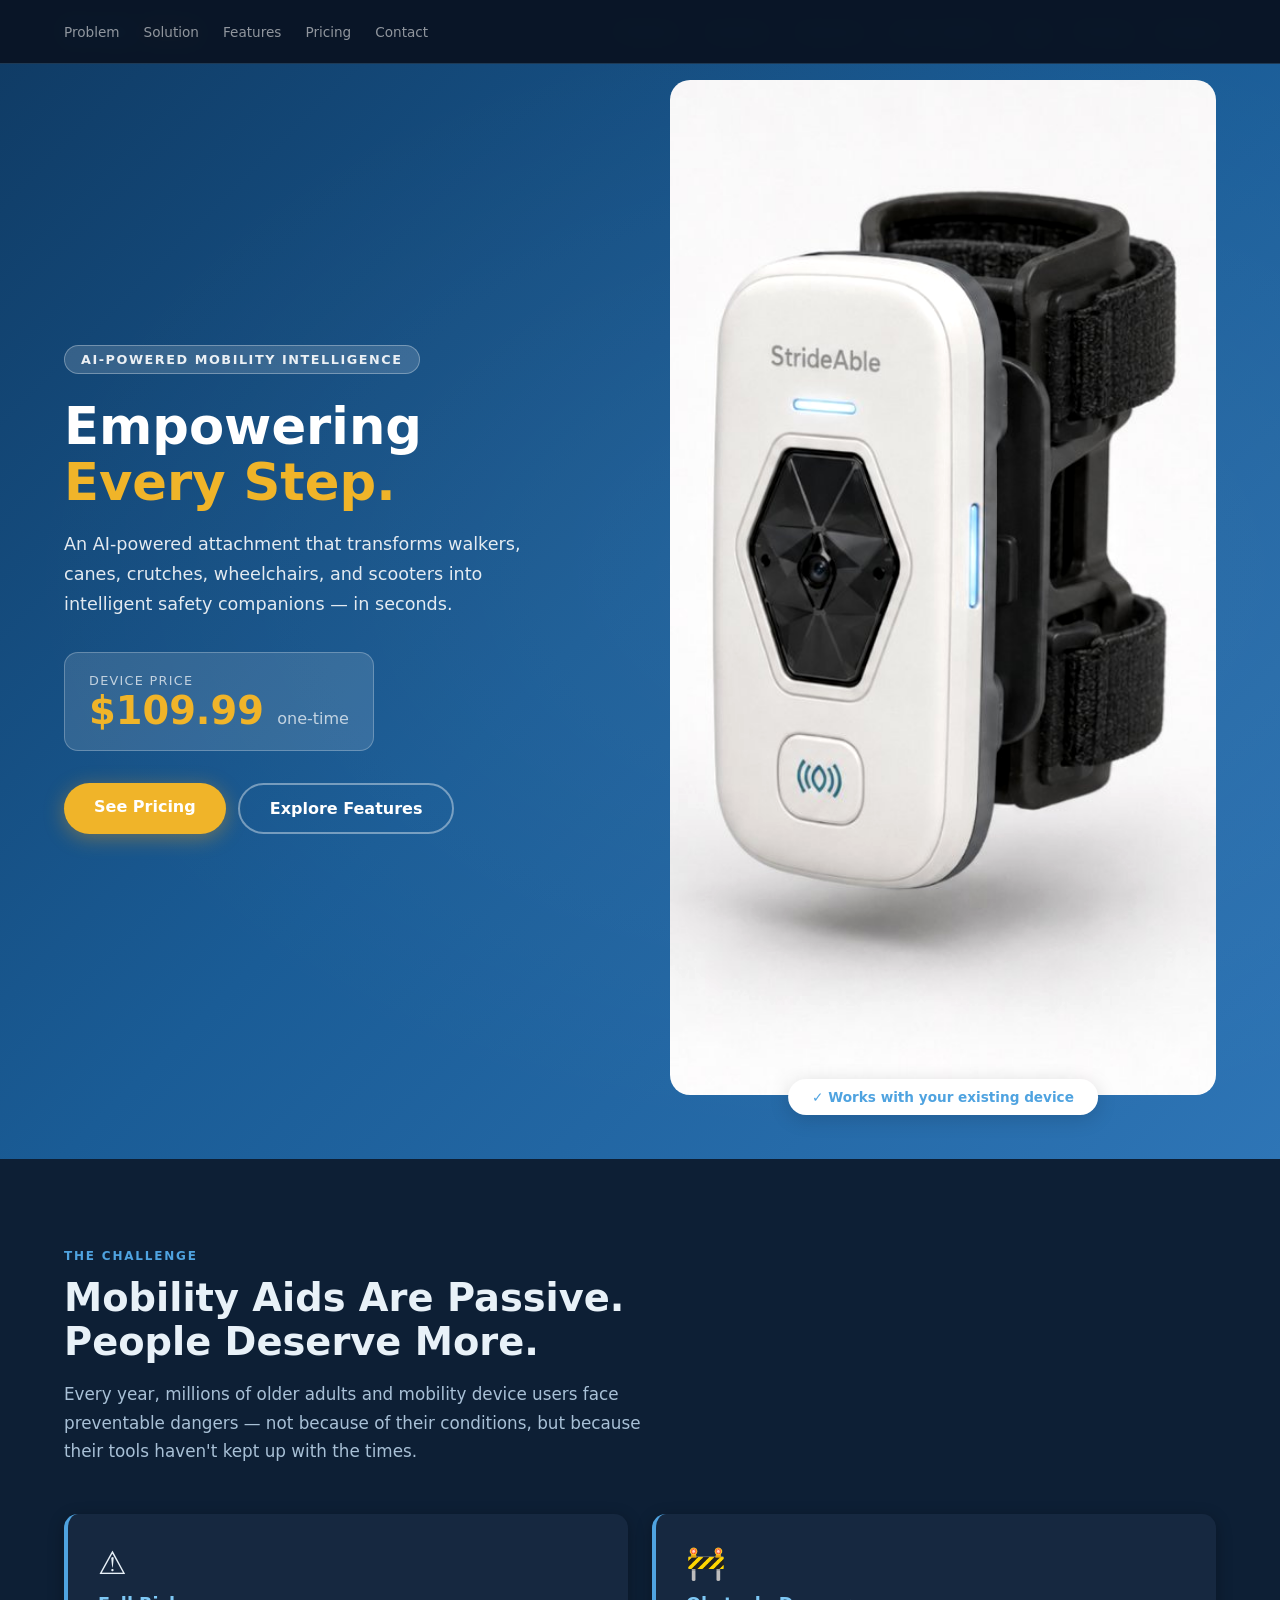
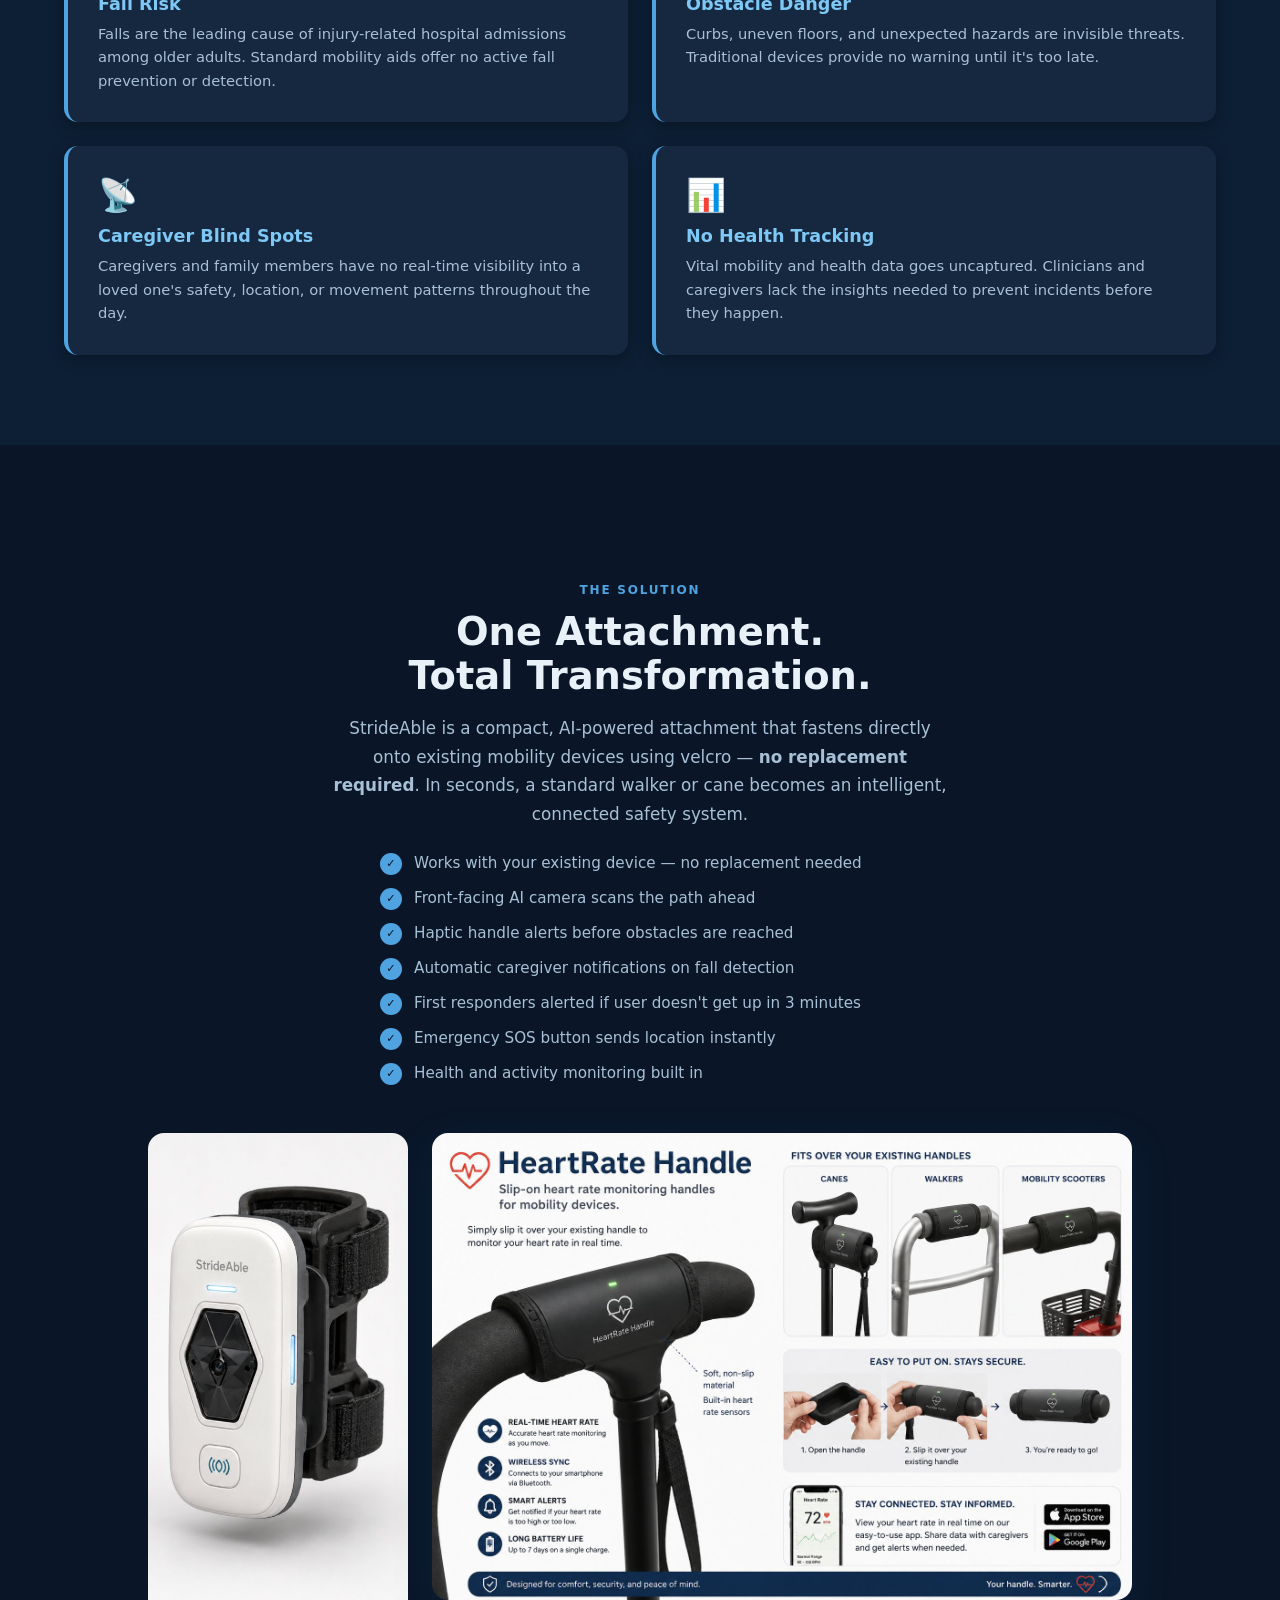
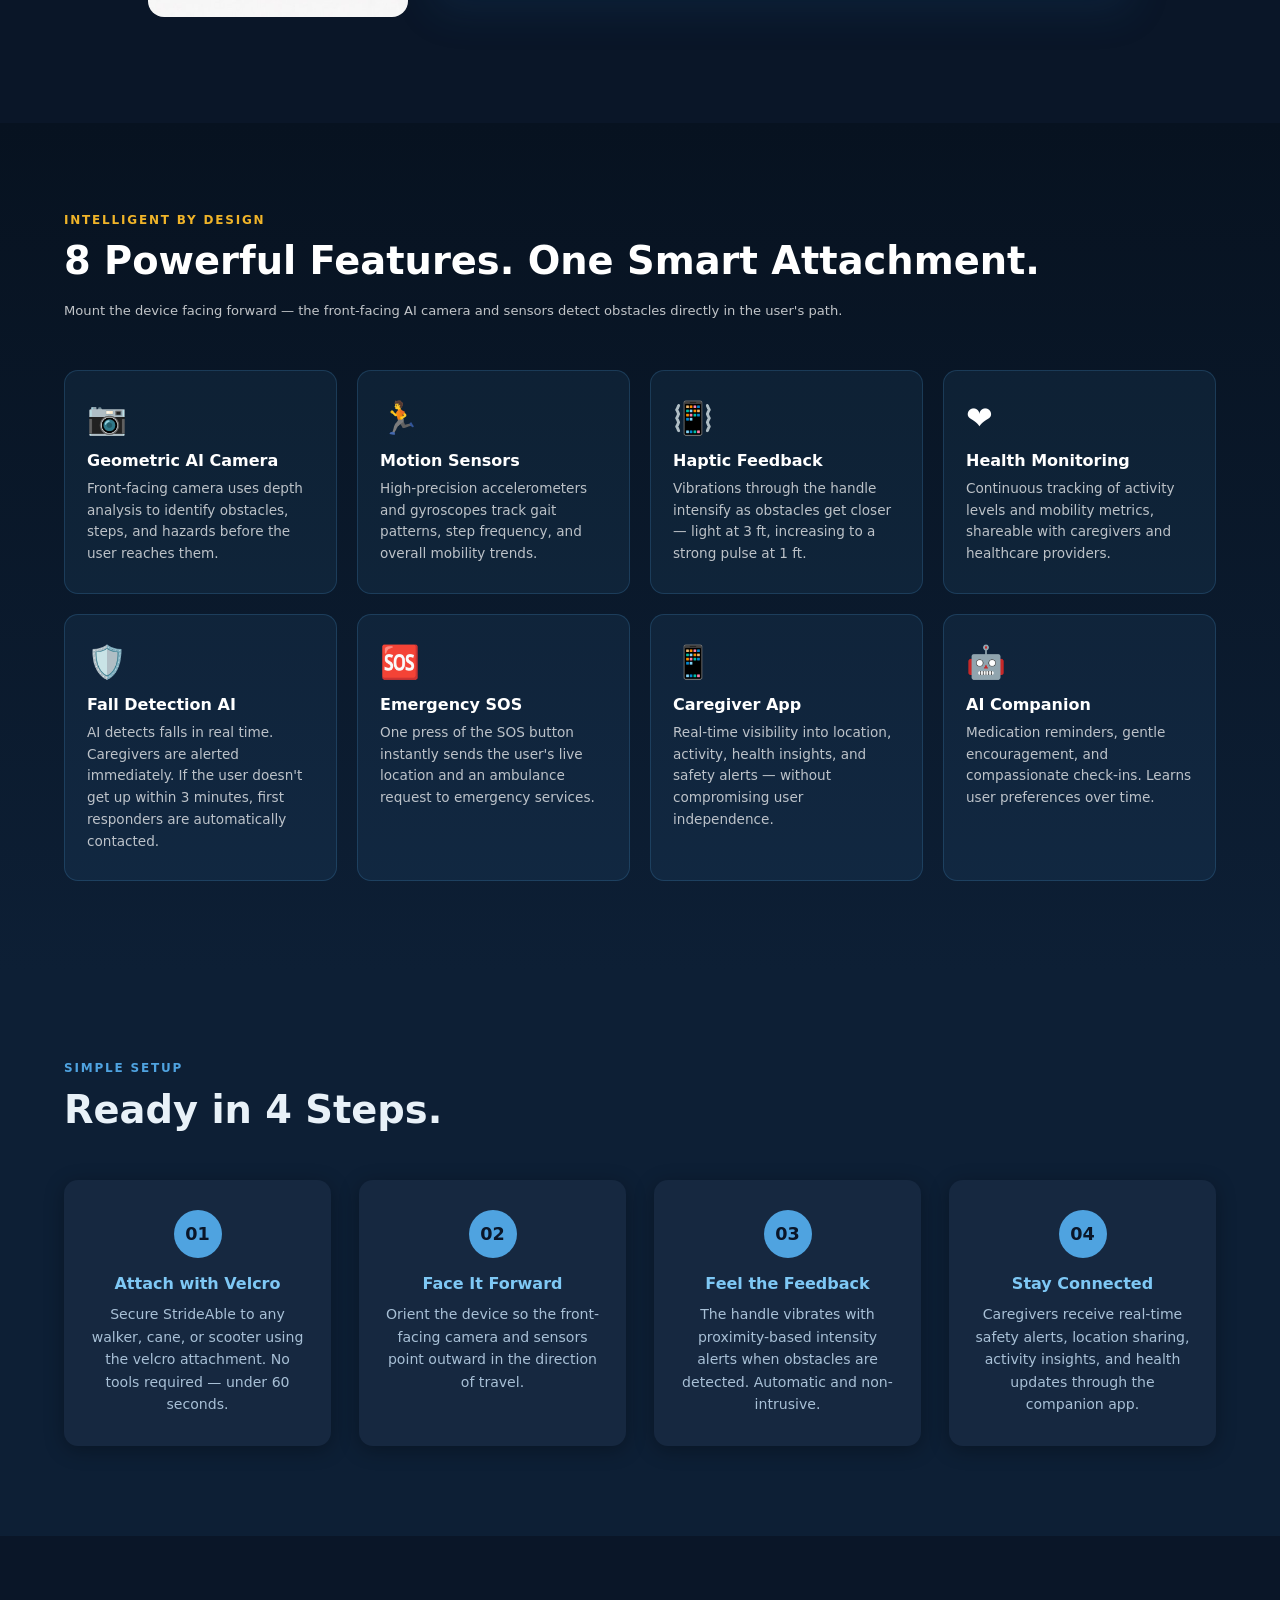
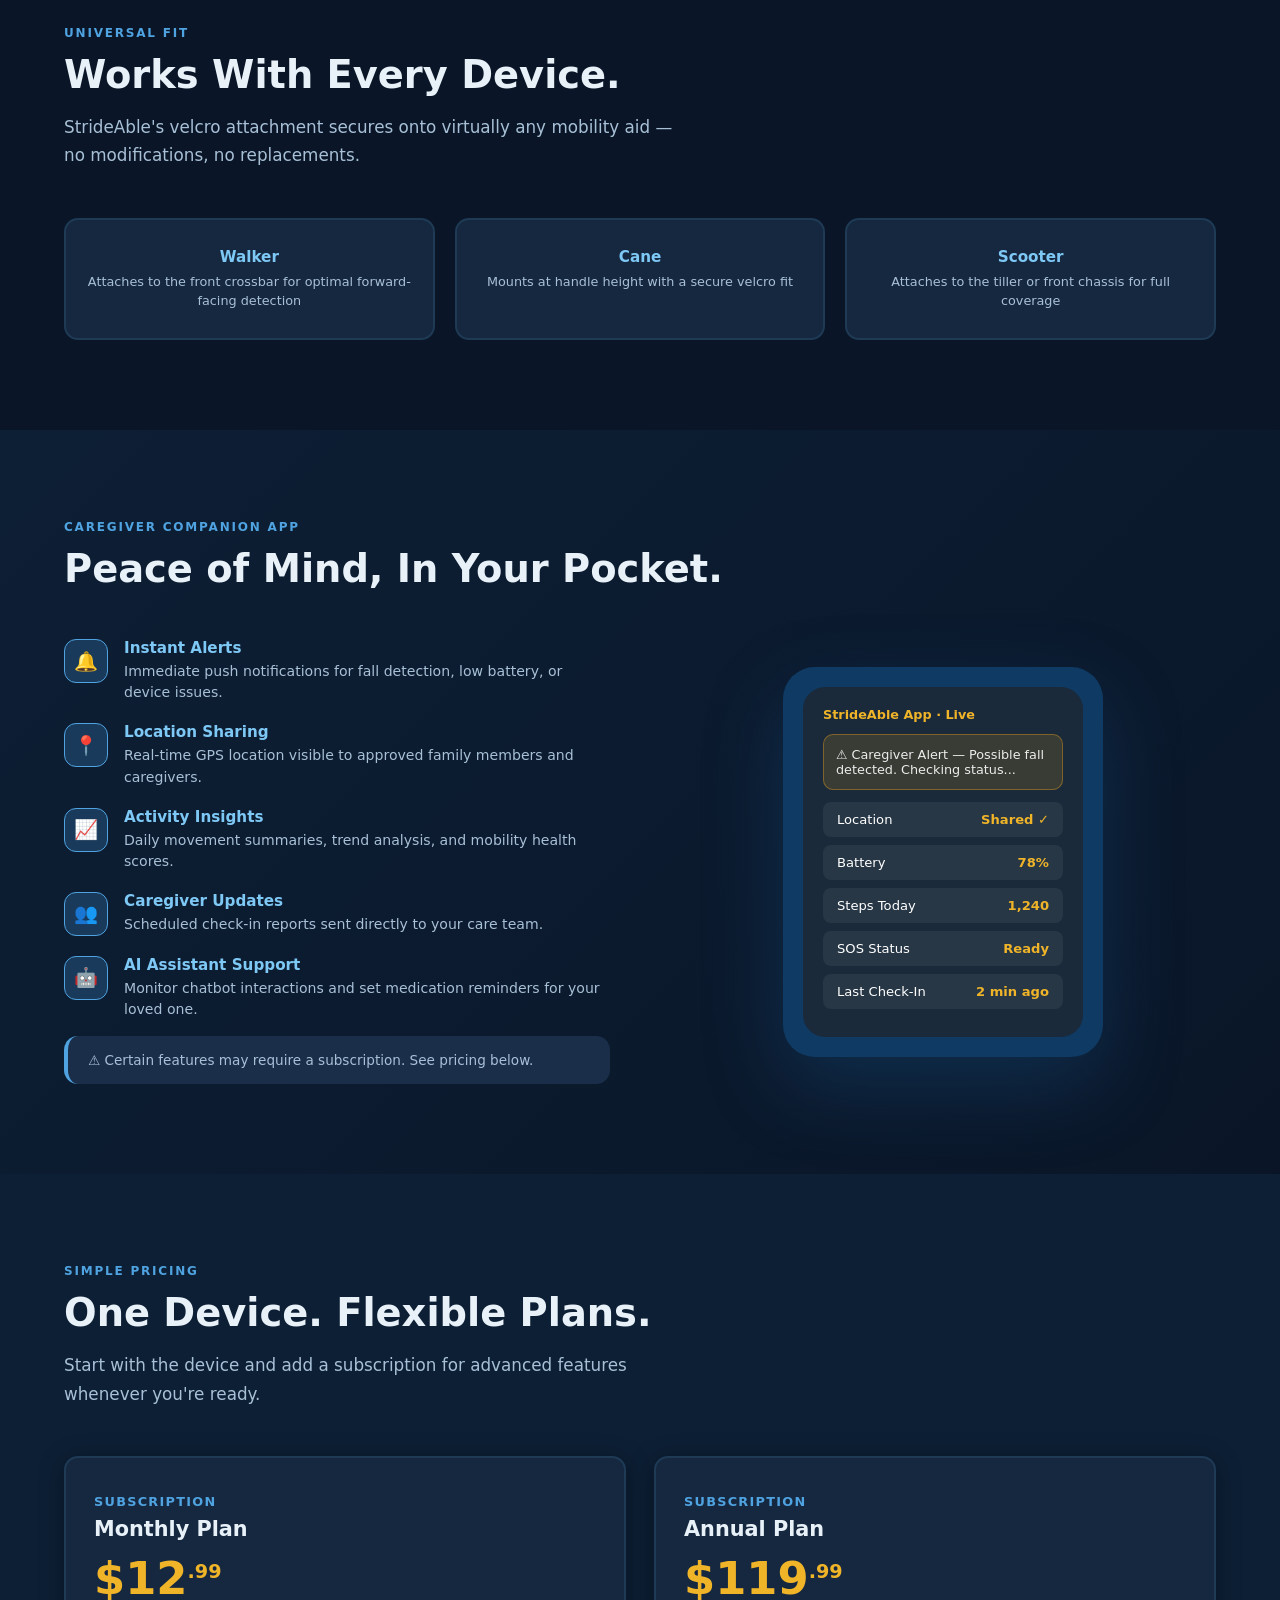
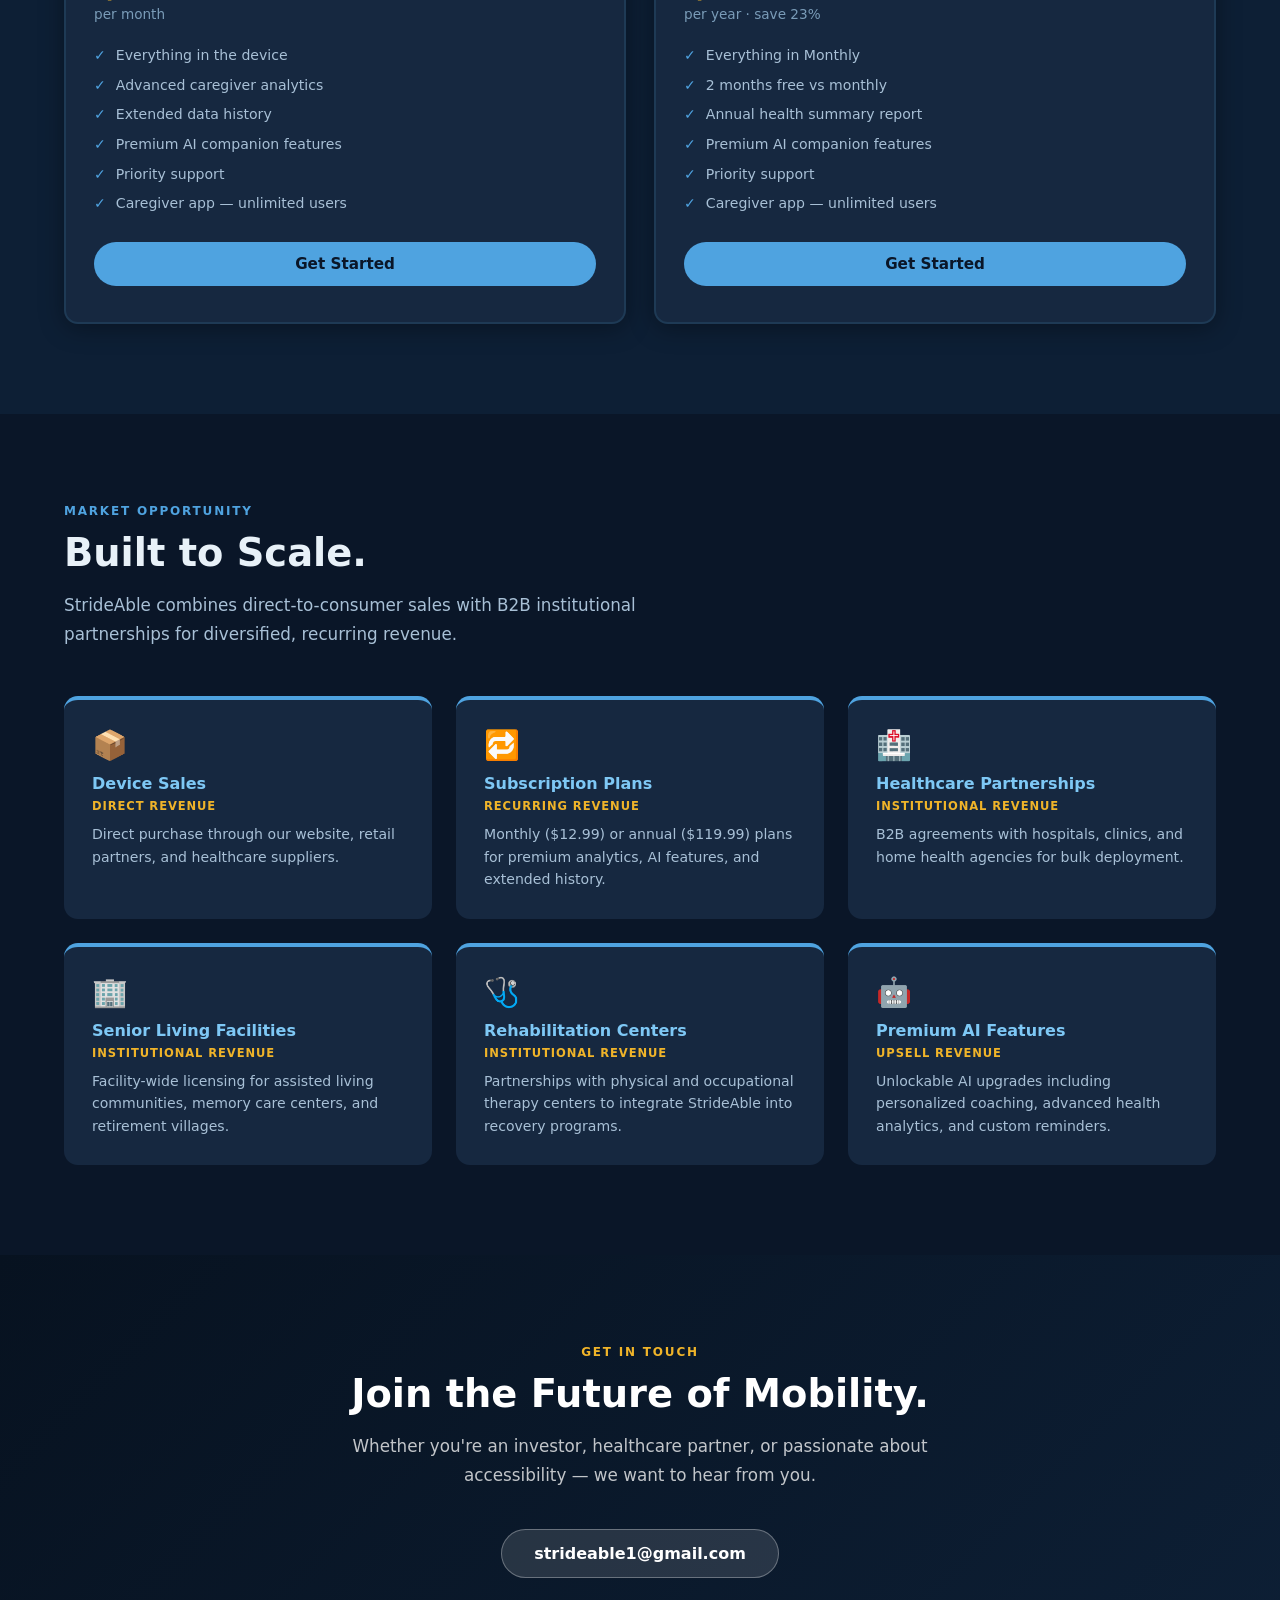
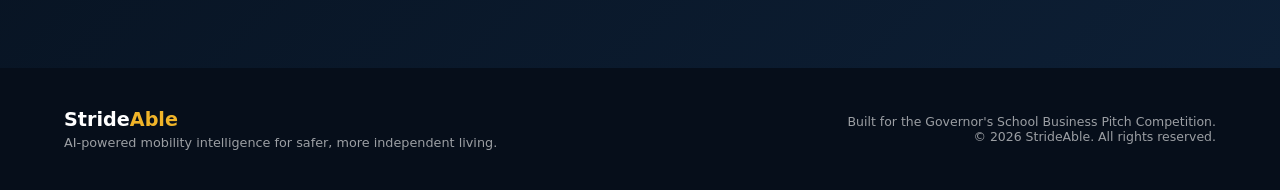
==== commit c3f1a3b1: "Rename index.html.html to index.html" ====
--- a/index.html
+++ b/index.html
@@ -1,548 +1,643 @@
 <!DOCTYPE html>
 <html lang="en">
 <head>
-  <meta charset="UTF-8" />
-  <meta name="viewport" content="width=device-width, initial-scale=1.0" />
-  <title>StrideAble — Smarter Mobility. Safer Independence.</title>
-  <meta name="description" content="StrideAble is an AI-powered attachment that transforms walkers, canes, crutches, wheelchairs, and scooters into intelligent mobility companions." />
-  <link rel="preconnect" href="https://fonts.googleapis.com" />
-  <link rel="preconnect" href="https://fonts.gstatic.com" crossorigin />
-  <link href="https://fonts.googleapis.com/css2?family=Syne:wght@400;600;700;800&family=DM+Sans:wght@300;400;500;600&display=swap" rel="stylesheet" />
-  <link rel="stylesheet" href="css/style.css" />
+<meta charset="UTF-8">
+<meta name="viewport" content="width=device-width, initial-scale=1.0">
+<title>StrideAble — Empowering Every Step.</title>
+<style>
+  :root {
+    --blue: #4fa3e0;
+    --blue-dark: #0a1628;
+    --blue-mid: #7ec8f5;
+    --blue-light: #1a2e4a;
+    --blue-xlight: #152236;
+    --accent: #f0b429;
+    --white: #0d1f35;
+    --gray: #a8c0d6;
+    --gray-light: #111f30;
+    --text: #e8f1f8;
+    --radius: 14px;
+    --card-bg: #162840;
+    --border: #1e3a55;
+  }
+  * { box-sizing: border-box; margin: 0; padding: 0; }
+  html { scroll-behavior: smooth; }
+  body { font-family: 'Segoe UI', system-ui, sans-serif; color: var(--text); background: #0a1628; }
+
+  /* NAV */
+  nav {
+    position: fixed; top: 0; left: 0; right: 0; z-index: 100;
+    background: rgba(10,22,40,0.97); backdrop-filter: blur(10px);
+    border-bottom: 1px solid #1e3a55;
+    display: flex; align-items: center; justify-content: space-between;
+    padding: 0 5%; height: 64px;
+  }
+  .nav-logo { display: flex; align-items: center; gap: 10px; font-weight: 800; font-size: 1.3rem; color: var(--blue); text-decoration: none; }
+  .nav-logo span { color: var(--accent); }
+  nav ul { list-style: none; display: flex; gap: 2rem; }
+  nav ul a { text-decoration: none; color: #7a9cb8; font-size: 0.9rem; font-weight: 500; transition: color 0.2s; }
+  nav ul a:hover { color: var(--blue); }
+
+  /* HERO */
+  #hero {
+    min-height: 100vh;
+    background: linear-gradient(135deg, #0f3a63 0%, #1A5C96 50%, #2E75B6 100%);
+    display: flex; align-items: center; padding: 80px 5% 60px;
+    position: relative; overflow: hidden;
+  }
+  #hero::before {
+    content: ''; position: absolute; inset: 0;
+    background: radial-gradient(ellipse at 70% 50%, rgba(255,255,255,0.05) 0%, transparent 70%);
+  }
+  .hero-inner { display: grid; grid-template-columns: 1fr 1fr; gap: 60px; align-items: center; max-width: 1200px; margin: 0 auto; width: 100%; }
+  .hero-text { color: white; }
+  .hero-eyebrow { display: inline-block; background: rgba(255,255,255,0.15); border: 1px solid rgba(255,255,255,0.3); color: rgba(255,255,255,0.9); font-size: 0.8rem; font-weight: 600; letter-spacing: 0.12em; text-transform: uppercase; padding: 6px 16px; border-radius: 50px; margin-bottom: 1.5rem; }
+  .hero-text h1 { font-size: clamp(2.2rem, 4vw, 3.5rem); font-weight: 900; line-height: 1.1; margin-bottom: 1.2rem; }
+  .hero-text h1 span { color: var(--accent); }
+  .hero-text p { font-size: 1.1rem; line-height: 1.7; opacity: 0.88; margin-bottom: 2rem; max-width: 480px; }
+  .hero-price-box {
+    background: rgba(255,255,255,0.12); border: 1px solid rgba(255,255,255,0.25);
+    border-radius: var(--radius); padding: 20px 24px; margin-bottom: 2rem; display: inline-block;
+  }
+  .hero-price-label { font-size: 0.8rem; opacity: 0.7; text-transform: uppercase; letter-spacing: 0.1em; margin-bottom: 4px; }
+  .hero-price { font-size: 2.4rem; font-weight: 900; color: var(--accent); line-height: 1; }
+  .hero-price sub { font-size: 1rem; font-weight: 500; color: rgba(255,255,255,0.7); vertical-align: baseline; }
+  .hero-btns { display: flex; gap: 12px; flex-wrap: wrap; }
+  .btn-primary {
+    background: var(--accent); color: white; font-weight: 700; font-size: 1rem;
+    padding: 14px 30px; border-radius: 50px; text-decoration: none;
+    transition: transform 0.2s, box-shadow 0.2s;
+    box-shadow: 0 4px 20px rgba(232,160,32,0.4);
+  }
+  .btn-primary:hover { transform: translateY(-2px); box-shadow: 0 8px 30px rgba(232,160,32,0.5); }
+  .btn-secondary {
+    background: transparent; color: white; font-weight: 600; font-size: 1rem;
+    padding: 14px 30px; border-radius: 50px; text-decoration: none;
+    border: 2px solid rgba(255,255,255,0.4); transition: all 0.2s;
+  }
+  .btn-secondary:hover { background: rgba(255,255,255,0.1); border-color: white; }
+  .hero-image { position: relative; }
+  .hero-image img { width: 100%; border-radius: 20px; }
+  .hero-image img.orig-device { mix-blend-mode: multiply; filter: contrast(1.05); border-radius: 20px; box-shadow: none; }
+  .hero-badge {
+    position: absolute; bottom: -16px; left: 50%; transform: translateX(-50%);
+    background: white; color: var(--blue); font-weight: 700; font-size: 0.85rem;
+    padding: 10px 24px; border-radius: 50px; white-space: nowrap;
+    box-shadow: 0 4px 20px rgba(0,0,0,0.15);
+  }
+
+  /* SECTIONS */
+  section { padding: 90px 5%; }
+  .section-inner { max-width: 1200px; margin: 0 auto; }
+  .eyebrow { font-size: 0.75rem; font-weight: 700; letter-spacing: 0.15em; text-transform: uppercase; color: #4fa3e0; margin-bottom: 0.8rem; }
+  .section-title { font-size: clamp(1.8rem, 3vw, 2.6rem); font-weight: 900; line-height: 1.15; margin-bottom: 1rem; color: #e8f1f8; }
+  .section-subtitle { font-size: 1.05rem; color: #a8c0d6; line-height: 1.7; max-width: 620px; }
+
+  /* PROBLEM */
+  #problem { background: #0d1f35; }
+  .problem-grid { display: grid; grid-template-columns: repeat(2, 1fr); gap: 24px; margin-top: 3rem; }
+  .problem-card {
+    background: #162840; border-radius: var(--radius); padding: 30px;
+    border-left: 4px solid var(--blue); box-shadow: 0 4px 16px rgba(0,0,0,0.3);
+    transition: transform 0.2s;
+  }
+  .problem-card:hover { transform: translateY(-3px); }
+  .problem-icon { font-size: 2rem; margin-bottom: 12px; }
+  .problem-card h3 { font-size: 1.1rem; font-weight: 800; margin-bottom: 8px; color: #7ec8f5; }
+  .problem-card p { font-size: 0.92rem; color: #a8c0d6; line-height: 1.6; }
+
+  /* SOLUTION */
+  .solution-grid { display: flex; flex-direction: column; align-items: center; gap: 48px; margin-top: 3rem; text-align: center; max-width: 800px; margin-left: auto; margin-right: auto; }
+  .solution-checks { list-style: none; margin-top: 1.5rem; display: flex; flex-direction: column; gap: 12px; max-width: 520px; margin-left: auto; margin-right: auto; text-align: left; }
+  .solution-checks li { display: flex; align-items: flex-start; gap: 12px; font-size: 0.95rem; line-height: 1.5; color: #a8c0d6; }
+  .solution-checks li::before { content: '✓'; background: #4fa3e0; color: #0a1628; border-radius: 50%; width: 22px; height: 22px; display: flex; align-items: center; justify-content: center; font-size: 0.7rem; font-weight: 800; flex-shrink: 0; margin-top: 1px; }
+  .solution-img { border-radius: 20px; width: 100%; max-width: 700px; display: flex; flex-direction: row; align-items: flex-start; gap: 24px; justify-content: center; }
+  .solution-img img { flex: 1; border-radius: 16px; }
+  .solution-img img { width: 100%; display: block; }
+
+  /* FEATURES */
+  #features { background: linear-gradient(180deg, #071220 0%, #0d1f35 100%); color: white; }
+  #features .eyebrow { color: var(--accent); }
+  #features .section-title { color: white; }
+  #features .section-subtitle { color: rgba(255,255,255,0.75); }
+  .features-grid { display: grid; grid-template-columns: repeat(4, 1fr); gap: 20px; margin-top: 3rem; }
+  .feature-card {
+    background: rgba(79,163,224,0.08); border: 1px solid rgba(79,163,224,0.2);
+    border-radius: var(--radius); padding: 28px 22px;
+    transition: background 0.2s, transform 0.2s;
+  }
+  .feature-card:hover { background: rgba(79,163,224,0.15); transform: translateY(-4px); }
+  .feature-icon { font-size: 2rem; margin-bottom: 14px; }
+  .feature-card h3 { font-size: 1rem; font-weight: 800; margin-bottom: 8px; color: white; }
+  .feature-card p { font-size: 0.85rem; color: rgba(255,255,255,0.72); line-height: 1.6; }
+
+  /* HOW IT WORKS */
+  #how-it-works { background: #0d1f35; }
+  .steps-grid { display: grid; grid-template-columns: repeat(4, 1fr); gap: 28px; margin-top: 3rem; }
+  .step-card { background: #162840; border-radius: var(--radius); padding: 30px 24px; text-align: center; box-shadow: 0 4px 20px rgba(0,0,0,0.3); position: relative; }
+  .step-num { width: 48px; height: 48px; background: #4fa3e0; color: #0a1628; border-radius: 50%; display: flex; align-items: center; justify-content: center; font-weight: 900; font-size: 1.1rem; margin: 0 auto 16px; }
+  .step-card h3 { font-size: 1rem; font-weight: 800; margin-bottom: 10px; color: #7ec8f5; }
+  .step-card p { font-size: 0.88rem; color: #a8c0d6; line-height: 1.6; }
+
+  /* COMPATIBLE */
+  #compatible { background: #0a1628; }
+  .compat-grid { display: grid; grid-template-columns: repeat(3, 1fr); gap: 20px; margin-top: 3rem; }
+  .compat-card {
+    border: 2px solid #1e3a55; border-radius: var(--radius); padding: 28px 16px; background: #162840;
+    text-align: center; transition: all 0.2s;
+  }
+  .compat-card:hover { border-color: #4fa3e0; background: #1a3050; transform: translateY(-3px); }
+
+  .compat-card h3 { font-size: 0.95rem; font-weight: 800; color: #7ec8f5; margin-bottom: 6px; }
+  .compat-card p { font-size: 0.8rem; color: #a8c0d6; line-height: 1.5; }
+
+  /* APP */
+  #app { background: linear-gradient(135deg, #0d1f35 0%, #0a1628 100%); }
+  .app-grid { display: grid; grid-template-columns: 1fr 1fr; gap: 60px; align-items: center; margin-top: 3rem; }
+  .app-features { display: flex; flex-direction: column; gap: 20px; }
+  .app-feature { display: flex; align-items: flex-start; gap: 16px; }
+  .app-feature-icon { width: 44px; height: 44px; background: #1a3a5c; border: 1px solid #4fa3e0; border-radius: 12px; display: flex; align-items: center; justify-content: center; font-size: 1.2rem; flex-shrink: 0; }
+  .app-feature-text h4 { font-size: 0.95rem; font-weight: 800; margin-bottom: 4px; color: #7ec8f5; }
+  .app-feature-text p { font-size: 0.88rem; color: #a8c0d6; line-height: 1.5; }
+  .app-note { background: #1a2e4a; border-radius: var(--radius); padding: 16px 20px; margin-top: 16px; font-size: 0.85rem; color: #a8c0d6; border-left: 4px solid #4fa3e0; }
+  .phone-mockup {
+    background: #0f3a63; border-radius: 32px; padding: 20px;
+    box-shadow: 0 30px 80px rgba(26,92,150,0.3); max-width: 320px; margin: 0 auto;
+  }
+  .phone-screen { background: #1a2a3a; border-radius: 22px; padding: 20px; color: white; }
+  .phone-header { font-size: 0.8rem; font-weight: 700; color: var(--accent); margin-bottom: 12px; }
+  .phone-alert { background: rgba(232,160,32,0.15); border: 1px solid rgba(232,160,32,0.4); border-radius: 10px; padding: 12px; font-size: 0.8rem; color: rgba(255,255,255,0.9); margin-bottom: 12px; }
+  .phone-stat { display: flex; justify-content: space-between; align-items: center; background: rgba(255,255,255,0.06); border-radius: 8px; padding: 10px 14px; margin-bottom: 8px; font-size: 0.82rem; }
+  .phone-stat-val { color: var(--accent); font-weight: 800; }
+
+  /* PRICING */
+  #pricing { background: #0d1f35; }
+  .pricing-grid { display: grid; grid-template-columns: repeat(2, 1fr); gap: 28px; margin-top: 3rem; }
+  .pricing-card {
+    background: #162840; border-radius: var(--radius); padding: 36px 28px;
+    box-shadow: 0 4px 24px rgba(0,0,0,0.35); border: 2px solid #1e3a55;
+    transition: all 0.2s; position: relative;
+  }
+  .pricing-card:hover { border-color: #4fa3e0; transform: translateY(-4px); }
+
+  .pricing-badge {
+    position: absolute; top: -14px; left: 50%; transform: translateX(-50%);
+    background: var(--blue); color: white; font-size: 0.72rem; font-weight: 800;
+    letter-spacing: 0.1em; text-transform: uppercase; padding: 5px 16px; border-radius: 50px;
+  }
+  .pricing-type { font-size: 0.8rem; font-weight: 700; letter-spacing: 0.1em; text-transform: uppercase; color: #4fa3e0; margin-bottom: 8px; }
+  .pricing-name { font-size: 1.3rem; font-weight: 900; color: #e8f1f8; margin-bottom: 16px; }
+  .pricing-price { font-size: 2.8rem; font-weight: 900; color: #f0b429; line-height: 1; margin-bottom: 4px; }
+  .pricing-period { font-size: 0.85rem; color: #7a9cb8; margin-bottom: 24px; }
+  .pricing-features { list-style: none; display: flex; flex-direction: column; gap: 10px; margin-bottom: 28px; }
+  .pricing-features li { display: flex; align-items: flex-start; gap: 10px; font-size: 0.88rem; color: #a8c0d6; line-height: 1.4; }
+  .pricing-features li::before { content: '✓'; color: #4fa3e0; font-weight: 800; flex-shrink: 0; }
+  .pricing-cta {
+    display: block; text-align: center; background: #4fa3e0; color: #0a1628;
+    font-weight: 700; font-size: 0.95rem; padding: 13px; border-radius: 50px;
+    text-decoration: none; transition: all 0.2s;
+  }
+  .pricing-cta:hover { background: #7ec8f5; }
+
+
+  /* BUSINESS */
+  #business { background: #0a1628; }
+  .business-grid { display: grid; grid-template-columns: repeat(3, 1fr); gap: 24px; margin-top: 3rem; }
+  .biz-card {
+    border-radius: var(--radius); padding: 28px; background: #162840;
+    border-top: 4px solid #4fa3e0;
+  }
+  .biz-icon { font-size: 1.8rem; margin-bottom: 12px; }
+  .biz-card h3 { font-size: 1rem; font-weight: 800; margin-bottom: 6px; color: #7ec8f5; }
+  .biz-tag { font-size: 0.72rem; font-weight: 700; text-transform: uppercase; letter-spacing: 0.08em; color: #f0b429; margin-bottom: 10px; }
+  .biz-card p { font-size: 0.88rem; color: #a8c0d6; line-height: 1.6; }
+
+  /* CONTACT */
+  #contact { background: linear-gradient(135deg, #071220 0%, #0d1f35 100%); color: white; text-align: center; }
+  #contact .section-title { color: white; }
+  #contact .section-subtitle { color: rgba(255,255,255,0.75); margin: 0 auto 2.5rem; }
+  .contact-email {
+    display: inline-block; background: rgba(255,255,255,0.12); border: 1px solid rgba(255,255,255,0.3);
+    color: white; text-decoration: none; padding: 14px 32px; border-radius: 50px;
+    font-weight: 700; font-size: 1rem; transition: all 0.2s;
+  }
+  .contact-email:hover { background: rgba(255,255,255,0.2); }
+
+  /* FOOTER */
+  footer {
+    background: #060e1a; color: rgba(255,255,255,0.6); padding: 40px 5%;
+    display: flex; align-items: center; justify-content: space-between; flex-wrap: gap;
+  }
+  .footer-logo { font-size: 1.2rem; font-weight: 900; color: white; }
+  .footer-logo span { color: var(--accent); }
+  .footer-tagline { font-size: 0.8rem; margin-top: 4px; }
+  footer nav ul { display: flex; gap: 1.5rem; list-style: none; }
+  footer nav ul a { color: rgba(255,255,255,0.55); text-decoration: none; font-size: 0.85rem; transition: color 0.2s; }
+  footer nav ul a:hover { color: white; }
+  .footer-copy { font-size: 0.78rem; text-align: right; }
+
+  /* SCROLL ANIMATIONS */
+  .fade-up { opacity: 0; transform: translateY(24px); transition: opacity 0.6s ease, transform 0.6s ease; }
+  .fade-up.visible { opacity: 1; transform: translateY(0); }
+
+  @media (max-width: 900px) {
+    .hero-inner, .solution-grid, .app-grid { grid-template-columns: 1fr; }
+    .features-grid, .steps-grid { grid-template-columns: repeat(2,1fr); }
+    .compat-grid, .pricing-grid, .business-grid { grid-template-columns: repeat(2,1fr); }
+    .problem-grid { grid-template-columns: 1fr; }
+  }
+  @media (max-width: 600px) {
+    .features-grid, .steps-grid, .compat-grid, .pricing-grid, .business-grid { grid-template-columns: 1fr; }
+    nav ul { display: none; }
+  }
+</style>
 </head>
-<body data-theme="dark">
-
-  <!-- ======== NAVBAR ======== -->
-  <nav class="navbar" id="navbar" role="navigation" aria-label="Main navigation">
-    <div class="nav-container">
-      <a href="#hero" class="nav-logo" aria-label="StrideAble Home">
-        <img src="images/strideable-logo.png" alt="StrideAble Logo" class="nav-logo-img" />
-        <span class="nav-logo-text">StrideAble</span>
-      </a>
-      <ul class="nav-links" id="navLinks" role="list">
-        <li><a href="#problem">Problem</a></li>
-        <li><a href="#solution">Solution</a></li>
-        <li><a href="#features">Features</a></li>
-        <li><a href="#how-it-works">How It Works</a></li>
-        <li><a href="#app">App</a></li>
-        <li><a href="#business">Business</a></li>
-        <li><a href="#contact" class="nav-cta">Contact</a></li>
-      </ul>
-      <div class="nav-right">
-        <button class="theme-toggle" id="themeToggle" aria-label="Toggle dark/light mode">
-          <span class="theme-icon">☀️</span>
-        </button>
-        <button class="hamburger" id="hamburger" aria-label="Open menu" aria-expanded="false">
-          <span></span><span></span><span></span>
-        </button>
-      </div>
-    </div>
-  </nav>
-
-  <!-- ======== HERO ======== -->
-  <section class="hero" id="hero">
-    <div class="hero-bg-grid"></div>
-    <div class="hero-orb hero-orb-1"></div>
-    <div class="hero-orb hero-orb-2"></div>
-    <div class="hero-container">
-      <div class="hero-content fade-in">
-        <div class="hero-badge">
-          <span class="badge-dot"></span>
-          AI-Powered Mobility Intelligence
-        </div>
-        <img src="images/strideable-logo.png" alt="StrideAble" class="hero-logo" />
-        <h1 class="hero-headline">
-          Smarter Mobility.<br />
-          <span class="gradient-text">Safer Independence.</span>
-        </h1>
-        <p class="hero-tagline">
-          An AI-powered attachment that transforms walkers, canes, crutches, wheelchairs, and scooters into intelligent mobility companions.
-        </p>
-        <div class="hero-cta-group">
-          <a href="#features" class="btn btn-primary">Explore Features</a>
-          <a href="#how-it-works" class="btn btn-outline">See How It Works</a>
-        </div>
-      </div>
-      <div class="hero-visual fade-in-delay">
-        <div class="hero-image-wrap float-anim">
-          <img src="images/strideable-model.png" alt="StrideAble device shown clipped onto a walker, cane, crutch, wheelchair, and scooter with AI companion app" class="hero-model-img" />
-          <div class="hero-glow"></div>
-        </div>
-      </div>
-    </div>
-    <div class="hero-scroll-hint">
-      <span>Scroll to explore</span>
-      <div class="scroll-arrow"></div>
-    </div>
-  </section>
-
-  <!-- ======== PROBLEM ======== -->
-  <section class="section" id="problem">
-    <div class="container">
-      <div class="section-label reveal">The Challenge</div>
-      <h2 class="section-title reveal">Mobility Aids Are Passive.<br /><span class="gradient-text">People Deserve More.</span></h2>
-      <p class="section-subtitle reveal">Every year, millions of older adults and mobility device users face preventable dangers — not because of their conditions, but because their tools haven't kept up with the times.</p>
-      <div class="problem-grid">
-        <div class="problem-card reveal">
-          <div class="problem-icon">⚠️</div>
-          <h3>Fall Risk</h3>
-          <p>Falls are the leading cause of injury-related hospital admissions among older adults. Standard mobility aids offer no active fall prevention or detection.</p>
-        </div>
-        <div class="problem-card reveal">
-          <div class="problem-icon">🚧</div>
-          <h3>Obstacle Danger</h3>
-          <p>Curbs, uneven floors, and unexpected hazards are invisible threats. Traditional devices provide no warning until it's too late.</p>
-        </div>
-        <div class="problem-card reveal">
-          <div class="problem-icon">📡</div>
-          <h3>Caregiver Blind Spots</h3>
-          <p>Caregivers and family members have no real-time visibility into a loved one's safety, location, or movement patterns throughout the day.</p>
-        </div>
-        <div class="problem-card reveal">
-          <div class="problem-icon">📊</div>
-          <h3>No Health Tracking</h3>
-          <p>Vital mobility and health data goes uncaptured. Clinicians and caregivers lack the insights needed to prevent incidents before they happen.</p>
-        </div>
-      </div>
-    </div>
-  </section>
-
-  <!-- ======== SOLUTION ======== -->
-  <section class="section section-alt" id="solution">
-    <div class="container">
-      <div class="solution-split">
-        <div class="solution-text reveal">
-          <div class="section-label">The Solution</div>
-          <h2 class="section-title">One Attachment.<br /><span class="gradient-text">Total Transformation.</span></h2>
-          <p>StrideAble is a compact, AI-powered attachment that clips directly onto existing mobility devices — <strong>no replacement required</strong>. In seconds, a standard walker or cane becomes an intelligent, connected safety system.</p>
-          <p>The device is mounted facing outward and forward so its geometric AI camera and sensors can continuously scan the path ahead, providing real-time obstacle detection, haptic feedback, fall detection, health monitoring, and seamless caregiver connectivity.</p>
-          <ul class="solution-checklist">
-            <li>✅ Works with your existing device — no replacement needed</li>
-            <li>✅ Front-facing AI camera scans the path ahead</li>
-            <li>✅ Haptic hand-pad alerts before obstacles are reached</li>
-            <li>✅ Automatic caregiver notifications on fall detection</li>
-            <li>✅ Health and activity monitoring built in</li>
-          </ul>
-        </div>
-        <div class="solution-image reveal">
-          <img src="images/strideable-model.png" alt="StrideAble device overview showing camera, sensors, and companion app" />
-          <div class="solution-img-badge">
-            <span>🎯</span> Mount facing forward for best results
+<body>
+
+<!-- NAV -->
+<nav>
+  <a href="#hero" class="nav-logo">Stride<span>Able</span></a>
+  <ul>
+    <li><a href="#problem">Problem</a></li>
+    <li><a href="#solution">Solution</a></li>
+    <li><a href="#features">Features</a></li>
+    <li><a href="#how-it-works">How It Works</a></li>
+    <li><a href="#app">App</a></li>
+    <li><a href="#pricing">Pricing</a></li>
+    <li><a href="#contact">Contact</a></li>
+  </ul>
+</nav>
+
+<!-- HERO -->
+<section id="hero">
+  <div class="hero-inner">
+    <div class="hero-text fade-up">
+      <div class="hero-eyebrow">AI-Powered Mobility Intelligence</div>
+      <h1>Empowering<br><span>Every Step.</span></h1>
+      <p>An AI-powered attachment that transforms walkers, canes, crutches, wheelchairs, and scooters into intelligent safety companions — in seconds.</p>
+      <div class="hero-price-box">
+        <div class="hero-price-label">Device Price</div>
+        <div class="hero-price">$109.99 <sub>one-time</sub></div>
+      </div>
+      <div class="hero-btns">
+        <a href="#pricing" class="btn-primary">See Pricing</a>
+        <a href="#features" class="btn-secondary">Explore Features</a>
+      </div>
+    </div>
+    <div class="hero-image fade-up">
+      <img class="orig-device" src="[data-uri]" alt="StrideAble device shown on mobility aids">
+      <div class="hero-badge">✓ Works with your existing device</div>
+    </div>
+  </div>
+</section>
+
+<!-- PROBLEM -->
+<section id="problem">
+  <div class="section-inner">
+    <div class="eyebrow fade-up">The Challenge</div>
+    <h2 class="section-title fade-up">Mobility Aids Are Passive.<br>People Deserve More.</h2>
+    <p class="section-subtitle fade-up">Every year, millions of older adults and mobility device users face preventable dangers — not because of their conditions, but because their tools haven't kept up with the times.</p>
+    <div class="problem-grid">
+      <div class="problem-card fade-up">
+        <div class="problem-icon">⚠️</div>
+        <h3>Fall Risk</h3>
+        <p>Falls are the leading cause of injury-related hospital admissions among older adults. Standard mobility aids offer no active fall prevention or detection.</p>
+      </div>
+      <div class="problem-card fade-up">
+        <div class="problem-icon">🚧</div>
+        <h3>Obstacle Danger</h3>
+        <p>Curbs, uneven floors, and unexpected hazards are invisible threats. Traditional devices provide no warning until it's too late.</p>
+      </div>
+      <div class="problem-card fade-up">
+        <div class="problem-icon">📡</div>
+        <h3>Caregiver Blind Spots</h3>
+        <p>Caregivers and family members have no real-time visibility into a loved one's safety, location, or movement patterns throughout the day.</p>
+      </div>
+      <div class="problem-card fade-up">
+        <div class="problem-icon">📊</div>
+        <h3>No Health Tracking</h3>
+        <p>Vital mobility and health data goes uncaptured. Clinicians and caregivers lack the insights needed to prevent incidents before they happen.</p>
+      </div>
+    </div>
+  </div>
+</section>
+
+<!-- SOLUTION -->
+<section id="solution">
+  <div class="section-inner">
+    <div class="solution-grid">
+      <div>
+        <div class="eyebrow fade-up">The Solution</div>
+        <h2 class="section-title fade-up">One Attachment.<br>Total Transformation.</h2>
+        <p class="section-subtitle fade-up">StrideAble is a compact, AI-powered attachment that fastens directly onto existing mobility devices using velcro — <strong>no replacement required</strong>. In seconds, a standard walker or cane becomes an intelligent, connected safety system.</p>
+        <ul class="solution-checks fade-up">
+          <li>Works with your existing device — no replacement needed</li>
+          <li>Front-facing AI camera scans the path ahead</li>
+          <li>Haptic handle alerts before obstacles are reached</li>
+          <li>Automatic caregiver notifications on fall detection</li>
+          <li>First responders alerted if user doesn't get up in 3 minutes</li>
+          <li>Emergency SOS button sends location instantly</li>
+          <li>Health and activity monitoring built in</li>
+        </ul>
+      </div>
+      <div class="solution-img fade-up">
+        <img class="orig-device" style="mix-blend-mode:multiply; width:260px; max-width:100%; display:block; margin:0 auto 16px auto;" src="[data-uri]" alt="StrideAble device overview" style="margin-bottom:16px;">
+        <img src="[data-uri]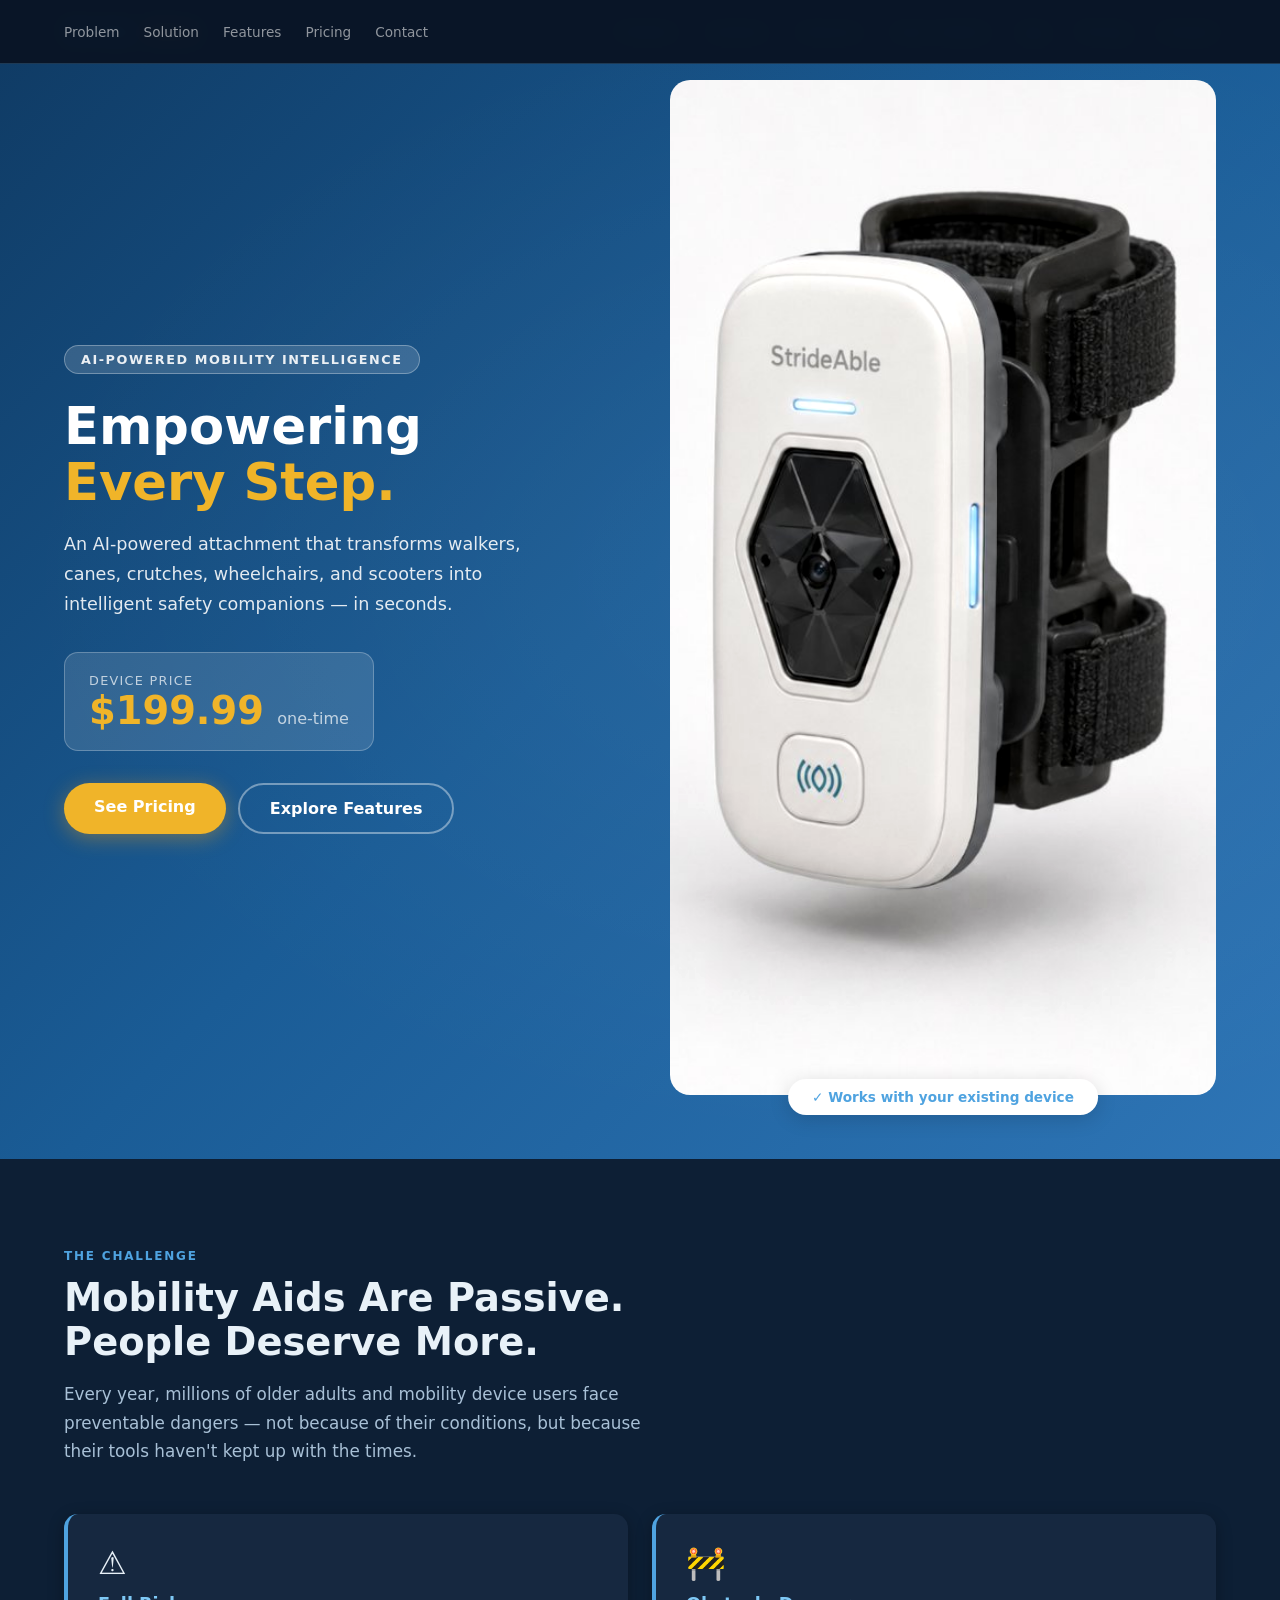
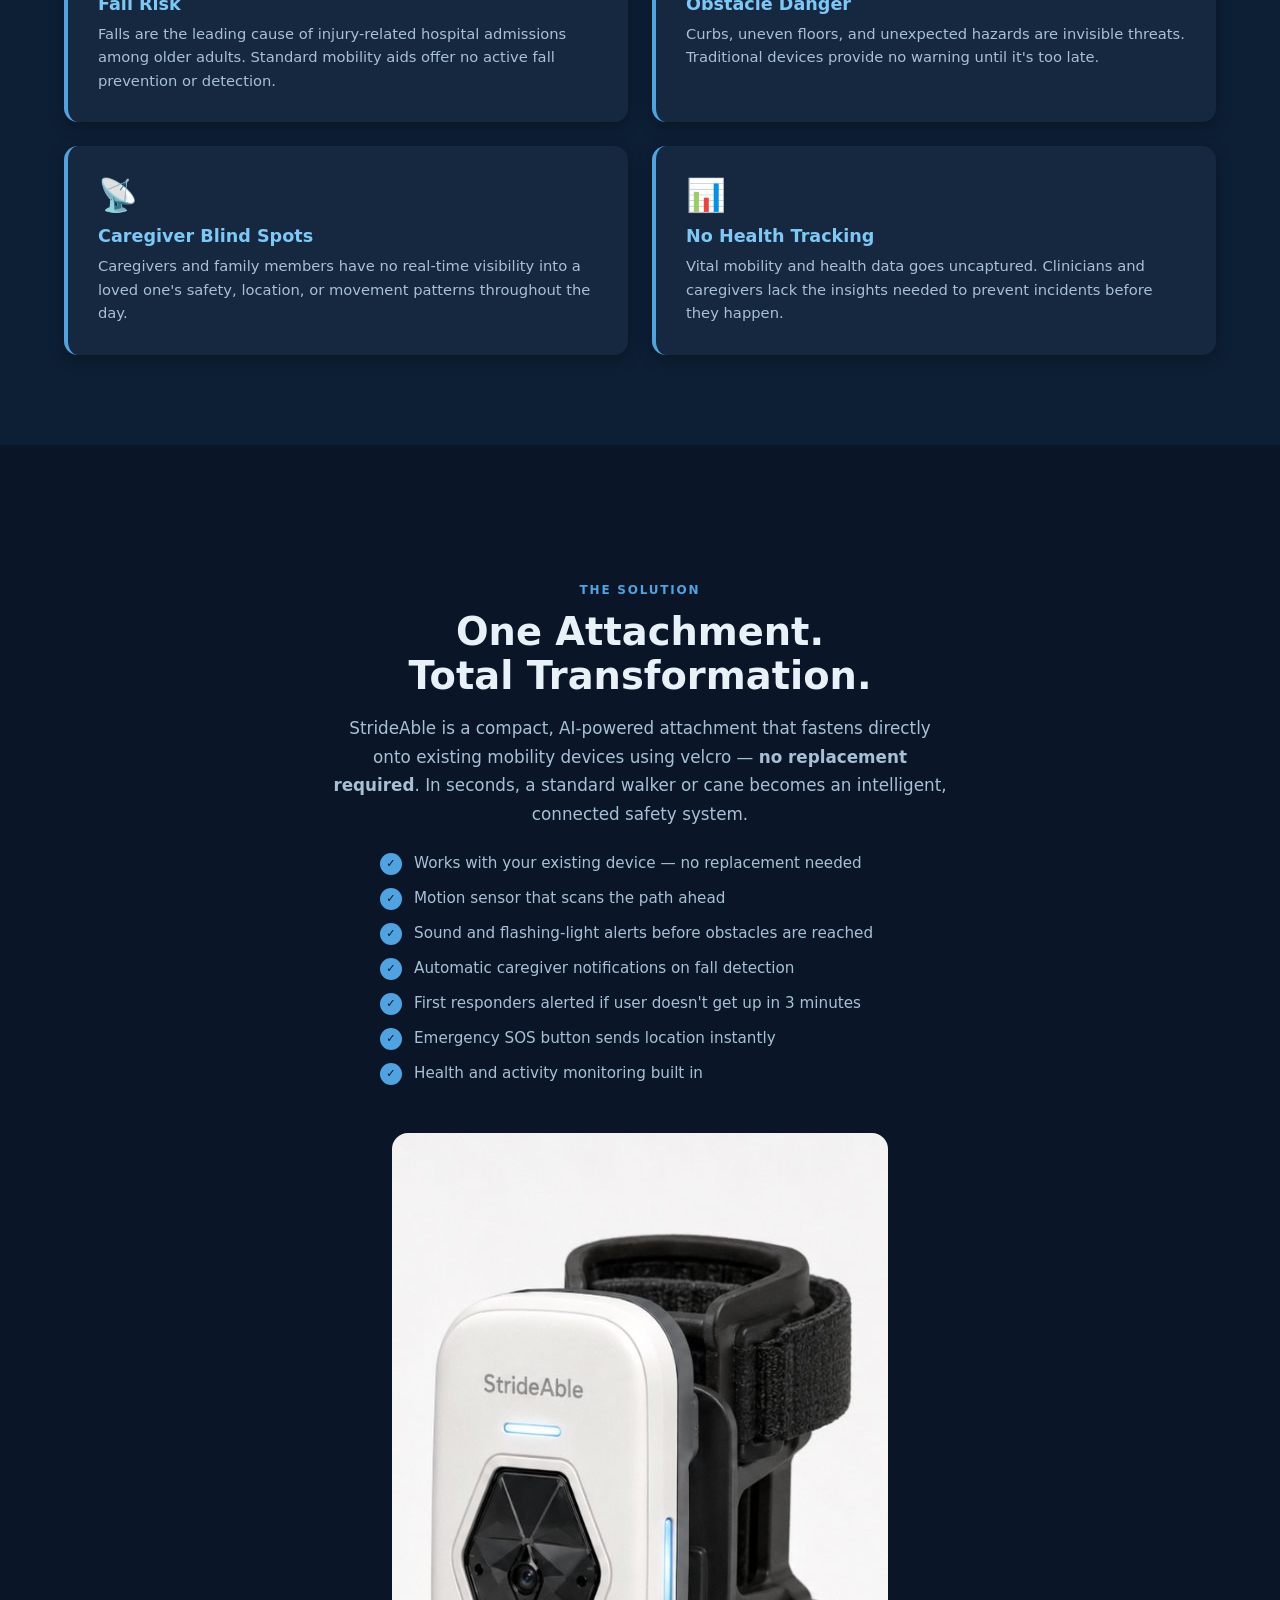
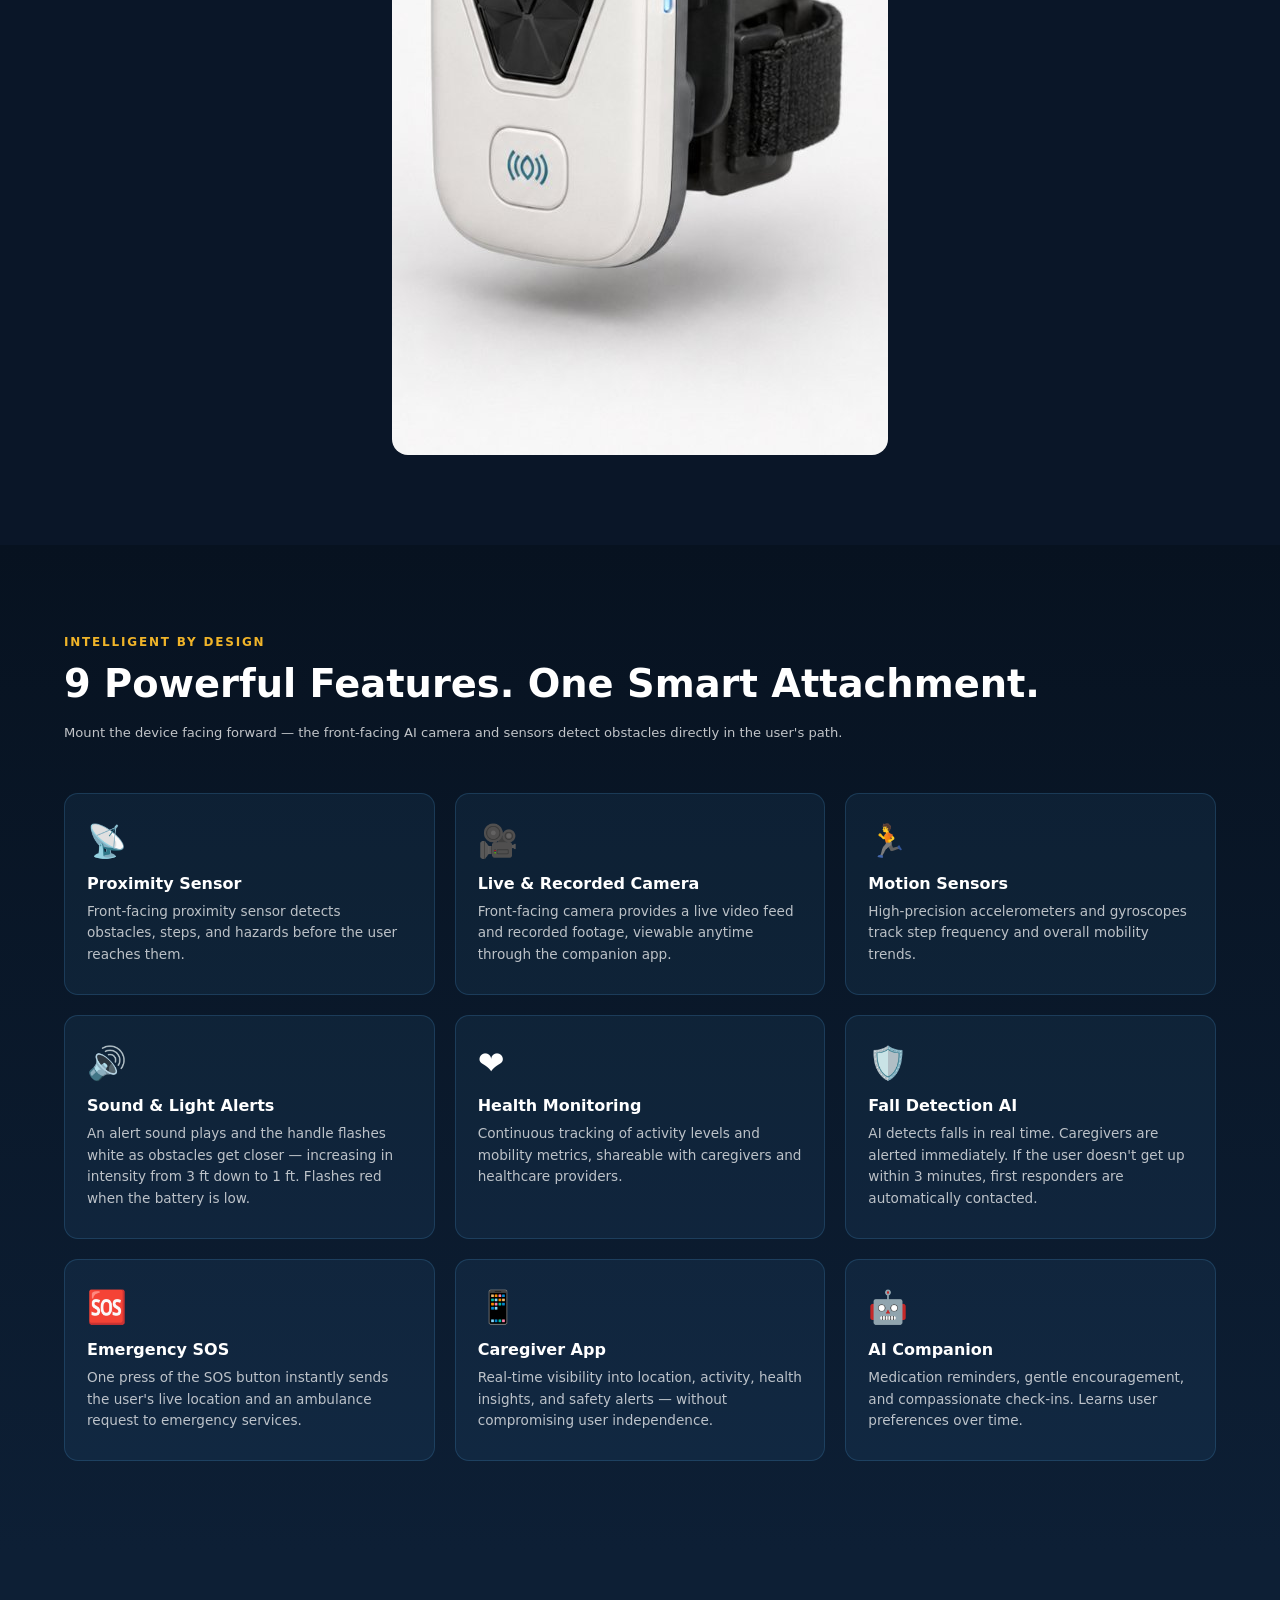
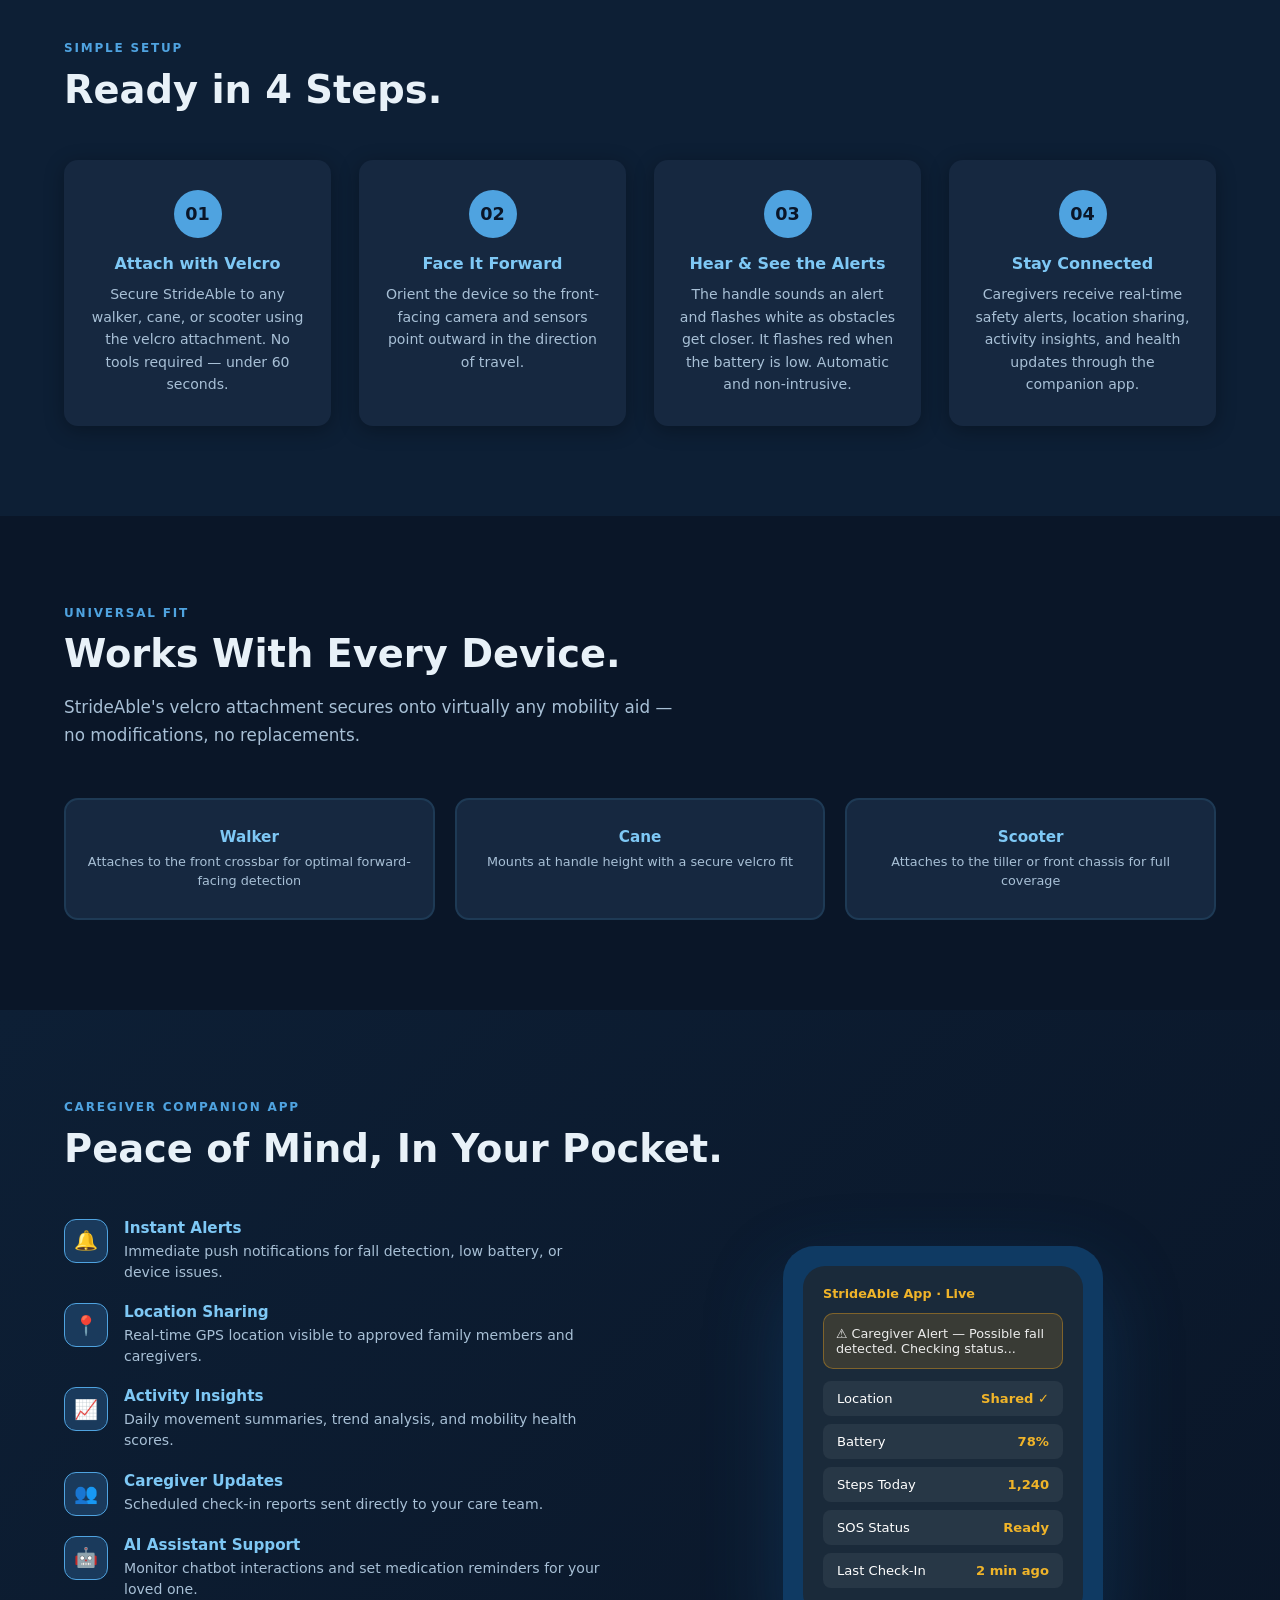
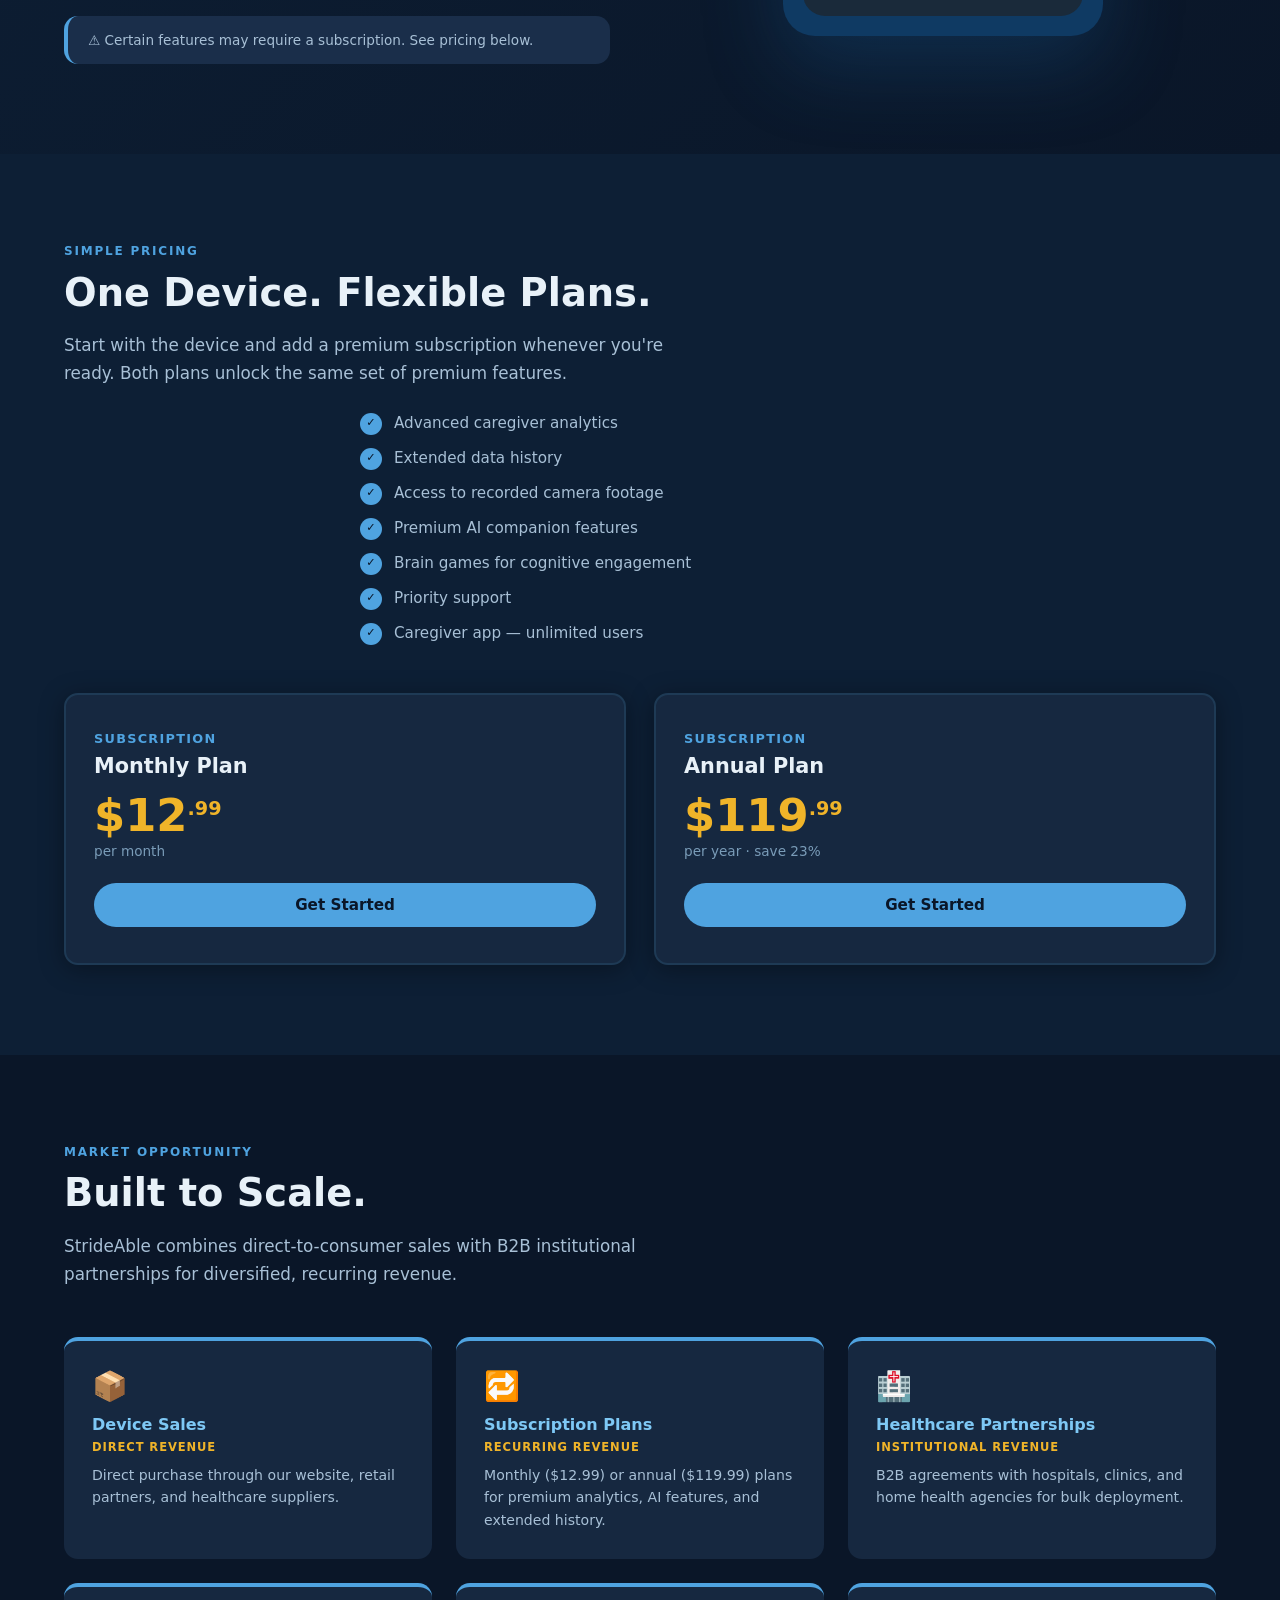
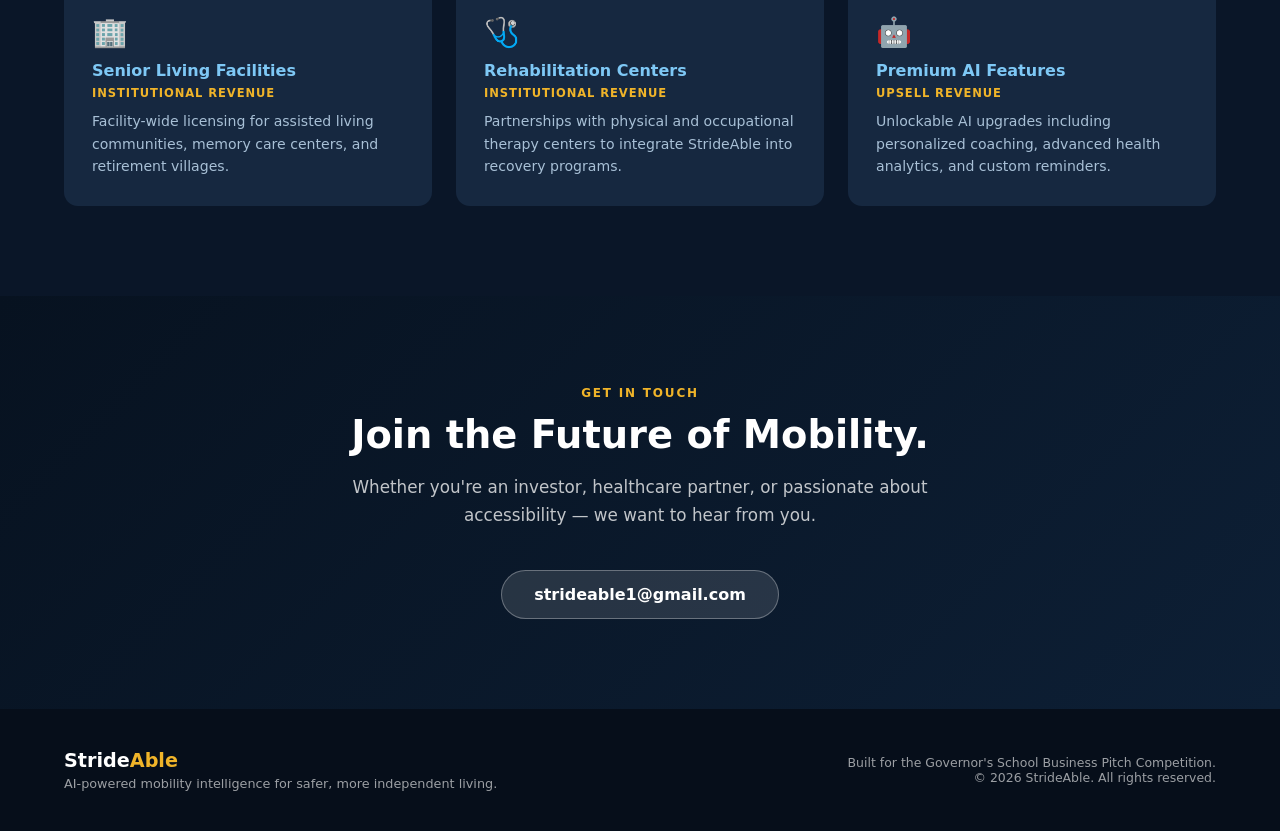
==== commit 004cdbcb: "Rename StrideAble_Website.html to index.html" ====
--- a/index.html
+++ b/index.html
@@ -111,7 +111,7 @@
   .solution-checks { list-style: none; margin-top: 1.5rem; display: flex; flex-direction: column; gap: 12px; max-width: 520px; margin-left: auto; margin-right: auto; text-align: left; }
   .solution-checks li { display: flex; align-items: flex-start; gap: 12px; font-size: 0.95rem; line-height: 1.5; color: #a8c0d6; }
   .solution-checks li::before { content: '✓'; background: #4fa3e0; color: #0a1628; border-radius: 50%; width: 22px; height: 22px; display: flex; align-items: center; justify-content: center; font-size: 0.7rem; font-weight: 800; flex-shrink: 0; margin-top: 1px; }
-  .solution-img { border-radius: 20px; width: 100%; max-width: 700px; display: flex; flex-direction: row; align-items: flex-start; gap: 24px; justify-content: center; }
+  .solution-img { border-radius: 20px; width: 100%; max-width: 500px; display: flex; justify-content: center; margin: 0 auto; }
   .solution-img img { flex: 1; border-radius: 16px; }
   .solution-img img { width: 100%; display: block; }
 
@@ -120,7 +120,7 @@
   #features .eyebrow { color: var(--accent); }
   #features .section-title { color: white; }
   #features .section-subtitle { color: rgba(255,255,255,0.75); }
-  .features-grid { display: grid; grid-template-columns: repeat(4, 1fr); gap: 20px; margin-top: 3rem; }
+  .features-grid { display: grid; grid-template-columns: repeat(3, 1fr); gap: 20px; margin-top: 3rem; }
   .feature-card {
     background: rgba(79,163,224,0.08); border: 1px solid rgba(79,163,224,0.2);
     border-radius: var(--radius); padding: 28px 22px;
@@ -242,7 +242,8 @@
 
   @media (max-width: 900px) {
     .hero-inner, .solution-grid, .app-grid { grid-template-columns: 1fr; }
-    .features-grid, .steps-grid { grid-template-columns: repeat(2,1fr); }
+    .features-grid { grid-template-columns: repeat(2,1fr); }
+    .steps-grid { grid-template-columns: repeat(2,1fr); }
     .compat-grid, .pricing-grid, .business-grid { grid-template-columns: repeat(2,1fr); }
     .problem-grid { grid-template-columns: 1fr; }
   }
@@ -277,7 +278,7 @@
       <p>An AI-powered attachment that transforms walkers, canes, crutches, wheelchairs, and scooters into intelligent safety companions — in seconds.</p>
       <div class="hero-price-box">
         <div class="hero-price-label">Device Price</div>
-        <div class="hero-price">$109.99 <sub>one-time</sub></div>
+        <div class="hero-price">$199.99 <sub>one-time</sub></div>
       </div>
       <div class="hero-btns">
         <a href="#pricing" class="btn-primary">See Pricing</a>
@@ -332,17 +333,16 @@
         <p class="section-subtitle fade-up">StrideAble is a compact, AI-powered attachment that fastens directly onto existing mobility devices using velcro — <strong>no replacement required</strong>. In seconds, a standard walker or cane becomes an intelligent, connected safety system.</p>
         <ul class="solution-checks fade-up">
           <li>Works with your existing device — no replacement needed</li>
-          <li>Front-facing AI camera scans the path ahead</li>
-          <li>Haptic handle alerts before obstacles are reached</li>
+          <li>Motion sensor that scans the path ahead</li>
+          <li>Sound and flashing-light alerts before obstacles are reached</li>
           <li>Automatic caregiver notifications on fall detection</li>
           <li>First responders alerted if user doesn't get up in 3 minutes</li>
           <li>Emergency SOS button sends location instantly</li>
           <li>Health and activity monitoring built in</li>
         </ul>
       </div>
-      <div class="solution-img fade-up">
-        <img class="orig-device" style="mix-blend-mode:multiply; width:260px; max-width:100%; display:block; margin:0 auto 16px auto;" src="[data-uri]" alt="StrideAble device overview" style="margin-bottom:16px;">
-        <img src="[data-uri]